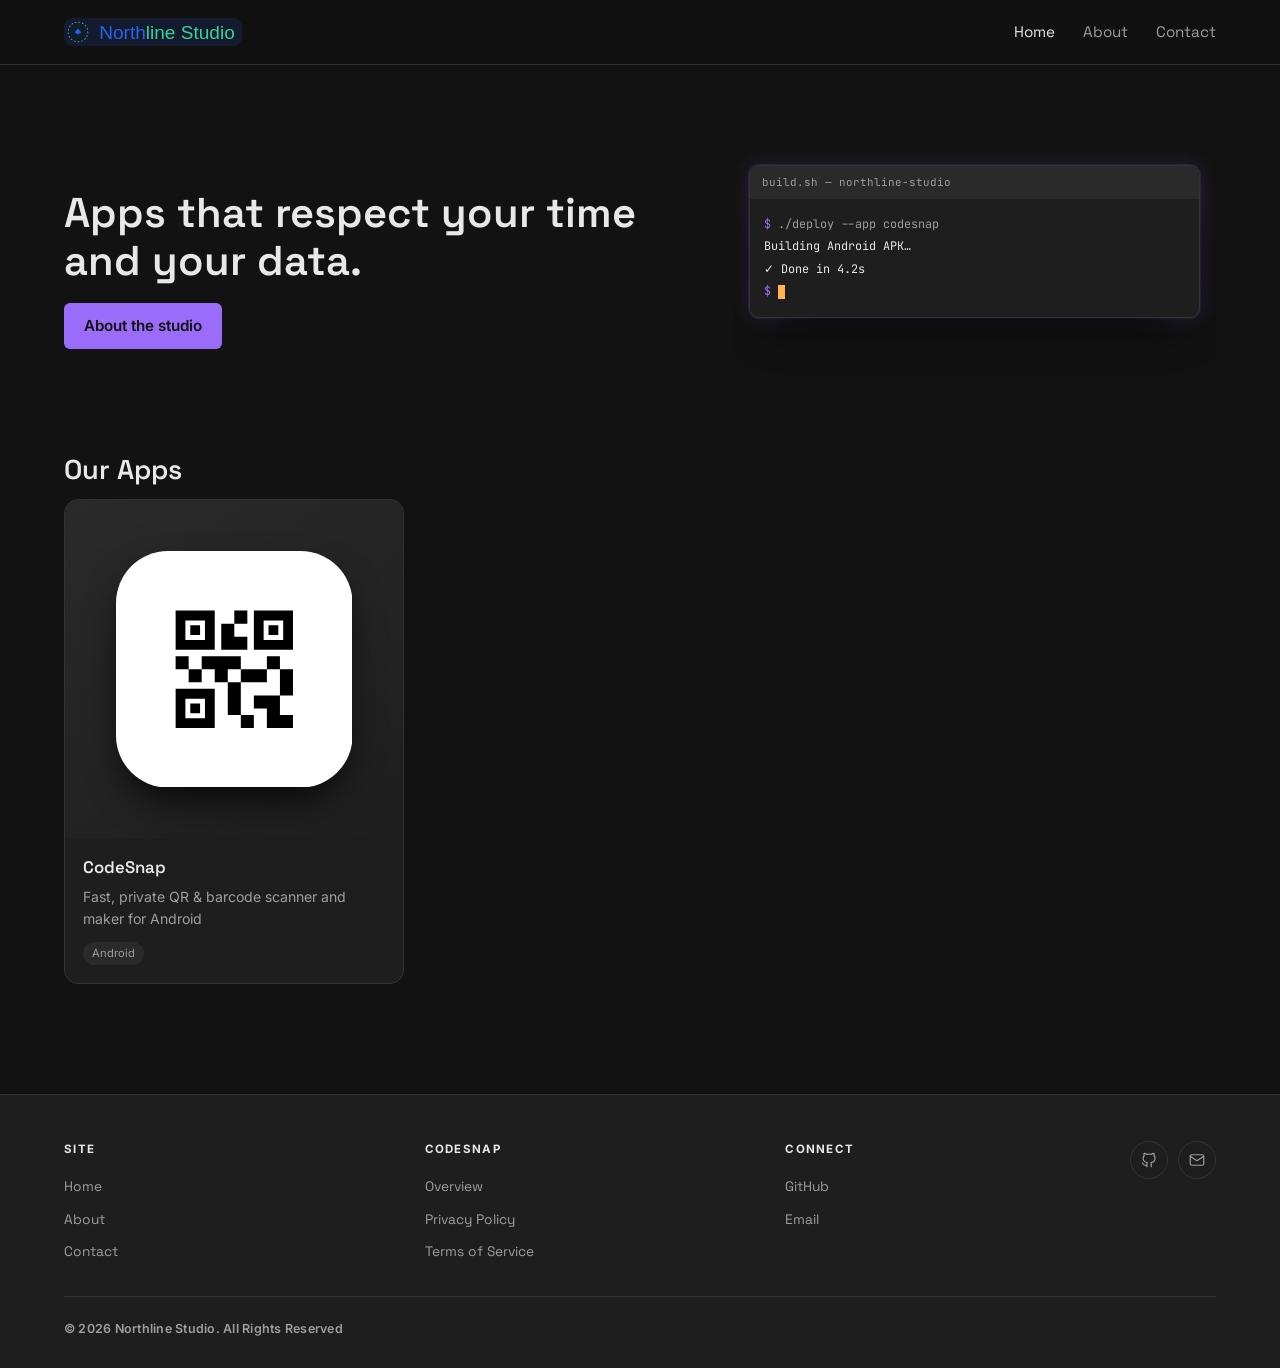
==== index.html @ a34b6821 "ui: swap the header logo for the Northline Studio icon and wordmark" ====
<!doctype html>
<html lang="en">
<head>
<meta charset="UTF-8">
<meta name="viewport" content="width=device-width, initial-scale=1, viewport-fit=cover">
<meta name="description" content="Northline Studio builds Android apps. Nothing you scan leaves your phone, and the privacy policies are short enough that people actually read them.">
<title>Northline Studio — Android Apps</title>
<link rel="preconnect" href="https://fonts.googleapis.com">
<link rel="preconnect" href="https://fonts.gstatic.com" crossorigin>
<link href="https://fonts.googleapis.com/css2?family=Space+Grotesk:wght@400;500;600;700&family=Inter:wght@400;500;600&family=JetBrains+Mono:wght@400;500&display=swap" rel="stylesheet">
<link rel="icon" type="image/svg+xml" href="assets/logo-mark.svg">
<link rel="stylesheet" href="style.css">
</head>
<body>

<header>
  <div class="wrap">
    <div class="logo" onclick="nav('home')"><img class="logo-mark" src="assets/logo-mark.svg" alt=""><img class="logo-word" src="assets/logo-wordmark.svg" alt="Northline Studio"></div>
    <nav id="nav">
      <a href="#home" data-r="home"><span class="nav-index">01</span>Home</a>
      <a href="#about" data-r="about"><span class="nav-index">02</span>About</a>
      <a href="#contact" data-r="contact"><span class="nav-index">03</span>Contact</a>
    </nav>
    <button class="nav-toggle" id="navToggle" type="button" aria-label="Menu" aria-expanded="false" aria-controls="nav">
      <svg class="ic-menu" viewBox="0 0 24 24" aria-hidden="true"><path d="M3 18h18v-2H3v2zm0-5h18v-2H3v2zm0-7v2h18V6H3z"></path></svg>
      <svg class="ic-close" viewBox="0 0 24 24" aria-hidden="true"><path d="M19 6.41 17.59 5 12 10.59 6.41 5 5 6.41 10.59 12 5 17.59 6.41 19 12 13.41 17.59 19 19 17.59 13.41 12z"></path></svg>
    </button>
  </div>
</header>

<main class="wrap">

  <section id="home">
    <div class="hero">
      <div>
        <h1>Apps that respect your time and your data.</h1>
        <a class="cta" href="#about">About the studio</a>
      </div>
      <div class="stage term" aria-hidden="true">
        <div class="win">
          <div class="bar">build.sh — northline-studio</div>
          <div class="body">
            <div><span class="prompt">$</span> ./deploy --app codesnap</div>
            <div class="out">Building Android APK…</div>
            <div class="out">✓ Done in 4.2s</div>
            <div><span class="prompt">$</span> <span class="cursor"></span></div>
          </div>
        </div>
      </div>
    </div>

    <h2 class="section-title">Our Apps</h2>
    <div class="cards">
      <a class="card" href="#app-codesnap">
        <span class="card-cover"><span class="card-icon"><svg viewBox="0 0 500 500" width="28" height="28" style="stroke:none"><rect width="500" height="500" rx="110" fill="#ffffff"/><g transform="translate(95 95) scale(0.62)"><path d="m272.22,450l0,-44.44l44.44,0l0,44.44zM227.78,405.56l0,-111.11l44.44,0l0,111.11zM405.56,338.89l0,-88.89l44.44,0l0,88.89zM361.11,250l0,-44.44l44.44,0l0,44.44zM94.44,294.44l0,-44.44l44.44,0l0,44.44zM50,250l0,-44.44l44.44,0l0,44.44zM250,94.44l0,-44.44l44.44,0l0,44.44zM83.33,150L150,150L150,83.33L83.33,83.33ZM50,183.33l0,-133.33l133.33,0l0,133.33zM83.33,416.67L150,416.67L150,350L83.33,350ZM50,450l0,-133.33l133.33,0l0,133.33zM350,150L416.67,150L416.67,83.33L350,83.33ZM316.67,183.33l0,-133.33l133.33,0l0,133.33zM361.11,450l0,-66.67l-44.44,0l0,-44.44l88.89,0l0,66.67l44.44,0l0,44.44zM272.22,294.44l0,-44.44l88.89,0l0,44.44zM183.33,294.44l0,-44.44l-44.44,0l0,-44.44l133.33,0l0,44.44l-44.44,0l0,44.44zM205.56,183.33l0,-88.89l44.44,0l0,44.44l44.44,0l0,44.44zM100,133.33l0,-33.33l33.33,0l0,33.33zM100,400l0,-33.33l33.33,0l0,33.33zM366.67,133.33l0,-33.33l33.33,0l0,33.33z" fill="#000000"/></g></svg></span></span>
        <span class="card-body"><h3>CodeSnap</h3><p>Fast, private QR &amp; barcode scanner and maker for Android</p><span class="tag">Android</span></span>
      </a>
    </div>
  </section>

  <section id="about">
    <h2 class="section-title">About the studio</h2>
    <p class="section-sub">We take an app from a rough idea all the way to the Play Store, then keep updating it after. Nothing gets handed off to anyone else.</p>
    <div class="about-grid">
      <div class="skill-block"><h3>Mobile</h3><ul>
        <li>Native Android apps in Kotlin with XML layouts</li>
        <li>Firebase (Auth, Firestore, Storage, FCM, Crashlytics)</li>
        <li>Local persistence with SQLite</li>
      </ul></div>
      <div class="skill-block"><h3>Backend & tooling</h3><ul>
        <li>REST APIs and backend services for app features</li>
        <li>Data modelling and Firestore schema design</li>
        <li>Bots and control panels (Node.js, Express)</li>
      </ul></div>
      <div class="skill-block"><h3>How we work</h3><ul>
        <li>Everything stays in-house: design, code, Play Store listing, the updates after release</li>
        <li>We write a spec first. Code comes once the spec makes sense.</li>
        <li>Android only for now, and privacy gets decided before features do</li>
      </ul></div>
    </div>
  </section>

  <section id="contact">
    <h2 class="section-title">Contact</h2>
    <p class="section-sub">Send bug reports, project ideas, or anything else through the form below. It lands straight in our inbox.</p>
    <form id="contactForm">
      <div><label for="cName">Name</label><input id="cName" required></div>
      <div><label for="cEmail">Email</label><input id="cEmail" type="email" required></div>
      <div><label for="cMsg">Message</label><textarea id="cMsg" required></textarea></div>
      <button class="submit" type="submit">Send message</button>
    </form>
    <p class="contact-direct">Or email us directly at <a class="mono mail-link" href="https://mail.google.com/mail/?view=cm&fs=1&to=northline.studio.developer@gmail.com" target="_blank" rel="noopener">northline.studio.developer@gmail.com</a>.</p>
  </section>

  <!-- CODESNAP -->
  <section id="app-codesnap">
    <div class="app-banner">
      <div class="banner-main">
        <div class="banner-info">
          <h2 class="banner-title">CodeSnap</h2>
          <p class="banner-dev">Northline Studio</p>
          <div class="stat-row">
            <div class="stat"><span class="stat-value">1.0</span><span class="stat-label">Version</span></div>
            <div class="stat"><span class="stat-value">8.0+</span><span class="stat-label">Android</span></div>
          </div>
          <div class="banner-actions">
            <a class="install-btn" href="https://play.google.com/store/apps/details?id=com.hadiawali.codesnap" target="_blank" rel="noopener"><svg viewBox="0 0 24 24" fill="currentColor" aria-hidden="true"><path d="M5 3l14 9-14 9V3Z"></path></svg>Install on Google Play</a>
            <button class="share-btn" id="shareApp" type="button"><svg viewBox="0 0 24 24" fill="none" stroke-width="1.6" stroke-linecap="round" stroke-linejoin="round" aria-hidden="true"><circle cx="18" cy="5" r="3"></circle><circle cx="6" cy="12" r="3"></circle><circle cx="18" cy="19" r="3"></circle><path d="M8.59 13.51 15.42 17.49M15.41 6.51 8.59 10.49"></path></svg><span class="share-label">Share</span></button>
          </div>
        </div>
        <div class="banner-icon"><svg viewBox="0 0 500 500" width="28" height="28" style="stroke:none"><rect width="500" height="500" rx="110" fill="#ffffff"/><g transform="translate(95 95) scale(0.62)"><path d="m272.22,450l0,-44.44l44.44,0l0,44.44zM227.78,405.56l0,-111.11l44.44,0l0,111.11zM405.56,338.89l0,-88.89l44.44,0l0,88.89zM361.11,250l0,-44.44l44.44,0l0,44.44zM94.44,294.44l0,-44.44l44.44,0l0,44.44zM50,250l0,-44.44l44.44,0l0,44.44zM250,94.44l0,-44.44l44.44,0l0,44.44zM83.33,150L150,150L150,83.33L83.33,83.33ZM50,183.33l0,-133.33l133.33,0l0,133.33zM83.33,416.67L150,416.67L150,350L83.33,350ZM50,450l0,-133.33l133.33,0l0,133.33zM350,150L416.67,150L416.67,83.33L350,83.33ZM316.67,183.33l0,-133.33l133.33,0l0,133.33zM361.11,450l0,-66.67l-44.44,0l0,-44.44l88.89,0l0,66.67l44.44,0l0,44.44zM272.22,294.44l0,-44.44l88.89,0l0,44.44zM183.33,294.44l0,-44.44l-44.44,0l0,-44.44l133.33,0l0,44.44l-44.44,0l0,44.44zM205.56,183.33l0,-88.89l44.44,0l0,44.44l44.44,0l0,44.44zM100,133.33l0,-33.33l33.33,0l0,33.33zM100,400l0,-33.33l33.33,0l0,33.33zM366.67,133.33l0,-33.33l33.33,0l0,33.33z" fill="#000000"/></g></svg></div>
      </div>
    </div>
    <script>
      (function(){
        var btn = document.getElementById('shareApp');
        if(!btn) return;
        function feedback(){
          var label = btn.querySelector('.share-label');
          if(!label) return;
          var prev = label.textContent;
          label.textContent = 'Copied!';
          setTimeout(function(){ label.textContent = prev; }, 1600);
        }
        function fallbackCopy(text){
          var ta = document.createElement('textarea');
          ta.value = text; ta.setAttribute('readonly','');
          ta.style.position = 'fixed'; ta.style.opacity = '0';
          document.body.appendChild(ta); ta.select();
          var ok = false;
          try{ ok = document.execCommand('copy'); }catch(e){ ok = false; }
          document.body.removeChild(ta);
          return ok;
        }
        btn.addEventListener('click', function(){
          var url = location.href;
          if(navigator.share){
            navigator.share({ title: 'CodeSnap', url: url }).catch(function(){});
            return;
          }
          if(navigator.clipboard && navigator.clipboard.writeText){
            navigator.clipboard.writeText(url).then(feedback).catch(function(){
              if(fallbackCopy(url)) feedback();
            });
            return;
          }
          if(fallbackCopy(url)) feedback();
        });
      })();
    </script>

    <div class="store-grid">
      <div class="store-main">
        <div class="showcase-wrapper"><div class="showcase" id="showcase"></div><button class="sc-roll sc-prev" type="button" aria-label="Scroll screenshots left" hidden><svg viewBox="0 0 24 24" width="22" height="22" fill="none" stroke="currentColor" stroke-width="2" stroke-linecap="round" stroke-linejoin="round" aria-hidden="true"><path d="m15 18-6-6 6-6"></path></svg></button><button class="sc-roll sc-next" type="button" aria-label="Scroll screenshots right" hidden><svg viewBox="0 0 24 24" width="22" height="22" fill="none" stroke="currentColor" stroke-width="2" stroke-linecap="round" stroke-linejoin="round" aria-hidden="true"><path d="m9 18 6-6-6-6"></path></svg></button></div>

        <h3 class="section-h" id="whats-new">What's new</h3>
        <div class="page-section">
          <ul>
            <li>QR Code Scanner: Scan any QR code or barcode instantly with your camera</li>
            <li>QR Code Generator: Create QR codes for text, URLs, Wi-Fi, contacts, email, phone, SMS, and locations</li>
            <li>Barcode Generator: Create EAN-8, EAN-13, UPC-A, UPC-E, Code 39, Code 93, Code 128, ITF, PDF417, Codabar, Data Matrix, and Aztec barcodes</li>
            <li>Save to Gallery: Save scanned QR codes directly to your device gallery</li>
            <li>Dark &amp; Light Theme: Automatically follows your system theme</li>
            <li>11 Languages: English, Arabic, German, Spanish, French, Hindi, Italian, Japanese, Korean, Portuguese, and Chinese</li>
            <li>Premium: Full QR &amp; appearance customization, unlimited history, HD export, and ad-free experience</li>
            <li>Crash Reporting: Firebase Crashlytics for automatic crash detection</li>
          </ul>
        </div>

        <h3 class="section-h">Legal</h3>
    <div class="page-section">
      <p>Read the full policies for CodeSnap.</p>
      <div class="legal-row">
        <a class="legal-btn" href="#app-codesnap-privacy"><svg viewBox="0 0 24 24" fill="none" stroke-width="1.8" stroke-linecap="round" stroke-linejoin="round"><rect x="5" y="11" width="14" height="9" rx="2"></rect><path d="M8 11V7a4 4 0 0 1 8 0v4"></path></svg>Privacy Policy</a>
        <a class="legal-btn" href="#app-codesnap-terms"><svg viewBox="0 0 24 24" fill="none" stroke-width="1.8" stroke-linecap="round" stroke-linejoin="round"><path d="M7 3h8l4 4v14a1 1 0 0 1-1 1H7a1 1 0 0 1-1-1V4a1 1 0 0 1 1-1Z"></path><path d="M9 12h6M9 16h6M9 8h2"></path></svg>Terms of Service</a>
      </div>
    </div>

    <h3 class="section-h">About this app</h3>
    <div class="page-section">
      <div class="about-desc collapsed" id="aboutDesc">
        <p>CodeSnap is a QR code and barcode scanner and generator that works entirely on your phone. Point the camera at any code and it reads it right away, or pick a photo from your gallery when the code sits inside an image.</p>
        <p>The scanner covers the formats you run into every day: QR codes plus EAN-8, EAN-13, UPC-A, UPC-E, Code 39, Code 93, Code 128, ITF, PDF417, Codabar, Data Matrix, and Aztec. There is a flashlight for dark places, and every scan lands in your history so you can open it again later.</p>
        <p>The generator handles text, URLs, Wi-Fi networks (open networks included), contacts, email, phone numbers, SMS, and locations. Customize the colors, export the result in HD, and share or print it. Premium lifts the limits on customization, history, and export quality, and removes ads.</p>
        <p>No account, no sign-up, and nothing you scan ever leaves your phone. Scanning and generating happen on the device, so both work with no internet connection. The app follows your system theme, comes in 11 languages, and shows ads unless you go Premium.</p>
      </div>
      <button class="read-more" id="readMore" type="button" aria-expanded="false" aria-controls="aboutDesc">Read more</button>
      <div class="chip-row" aria-label="Categories">
        <span class="chip">QR scanner</span><span class="chip">Barcode</span><span class="chip">QR generator</span><span class="chip">Offline</span><span class="chip">Privacy</span><span class="chip">Android</span>
      </div>
    </div>
      </div>

      <aside class="store-side">
        <div class="rating-box">
          <span class="rating-badge" aria-hidden="true">3+</span>
          <div class="rating-info">
            <p class="rating-title">Rated for 3+</p>
            <p class="rating-sub">Suitable for all ages</p>
          </div>
        </div>
        <details class="support-box">
          <summary>App support <svg viewBox="0 0 24 24" width="20" height="20" fill="none" stroke="currentColor" stroke-width="1.8" stroke-linecap="round" stroke-linejoin="round" aria-hidden="true"><path d="m6 9 6 6 6-6"></path></svg></summary>
          <div class="support-body">
            <a href="https://mail.google.com/mail/?view=cm&amp;fs=1&amp;to=northline.studio.developer@gmail.com" target="_blank" rel="noopener"><svg viewBox="0 0 24 24" width="18" height="18" fill="none" stroke="currentColor" stroke-width="1.8" stroke-linecap="round" stroke-linejoin="round" aria-hidden="true"><rect x="3" y="5" width="18" height="14" rx="2"></rect><path d="m3 7 9 6 9-6"></path></svg>northline.studio.developer@gmail.com</a>
            <a href="#app-codesnap-privacy"><svg viewBox="0 0 24 24" width="18" height="18" fill="none" stroke="currentColor" stroke-width="1.8" stroke-linecap="round" stroke-linejoin="round" aria-hidden="true"><path d="M12 3 5 6v5c0 4.4 2.9 8.4 7 9.6 4.1-1.2 7-5.2 7-9.6V6l-7-3Z"></path></svg>Privacy Policy</a>
          </div>
        </details>
      </aside>
    </div>
  </section>

  <section id="app-codesnap-privacy">
    <h3 class="section-h">Privacy Policy for CodeSnap</h3>
    <div class="page-section">
      <div class="policy-meta"><span class="badge">Effective 26 September 2026</span></div>
      <h4>At a glance</h4>
      <div class="policy-quick">
        <div class="quick-card no"><h5><svg viewBox="0 0 24 24" fill="none" stroke-width="2" stroke-linecap="round"><path d="M6 6l12 12M18 6L6 18"></path></svg>Not collected</h5><ul>
          <li>No account or sign-up</li>
          <li>No personal data collected by the app</li>
          <li>No sale of data</li>
          <li>Scan history stays on your device</li>
        </ul></div>
        <div class="quick-card yes"><h5><svg viewBox="0 0 24 24" fill="none" stroke-width="2" stroke-linecap="round" stroke-linejoin="round"><path d="M20 6 9 17l-5-5"></path></svg>Processed by third parties</h5><ul>
          <li>Advertising ID and ad interaction data (Google AdMob)</li>
          <li>Anonymous crash diagnostics (Firebase Crashlytics)</li>
        </ul></div>
      </div>
      <h4>1. What we don't collect</h4>
      <p>CodeSnap is a scanner and generator app. To be clear about what it does <em>not</em> do:</p>
      <ul>
        <li>No account or sign-up: there is no registration, login, or user profile.</li>
        <li>No collection of personal data by the app itself: we don't ask for your name, email, phone number, or contacts, and we don't upload the content you scan or generate.</li>
        <li>No sale of personal data. We don't sell or rent data about you to anyone.</li>
        <li>Your scan and generation history is stored only on your device, in local app storage. You can delete it at any time from the app's history screen, or by clearing the app's data in system settings.</li>
      </ul>
      <p>Some data <em>is</em> processed by third-party services the app integrates (advertising and crash analytics), as described below.</p>
      <h4>2. Camera</h4>
      <p>The camera permission is used only for live scanning: frames are decoded in real time to find and read QR codes and barcodes.</p>
      <ul>
        <li>Camera frames are processed on your device.</li>
        <li>Frames are never recorded to video or stored as images.</li>
        <li>Frames are never transmitted off your device for scanning purposes.</li>
      </ul>
      <p>The flashlight toggle only controls the camera flash for scanning in low light.</p>
      <h4>3. Images (gallery scans and exports)</h4>
      <p>When you choose to decode a code from an image in your gallery, or to export/save a generated code as an image file, that image is processed locally on your device. Image contents aren't uploaded to our servers. CodeSnap has no backend servers that receive your images.</p>
      <h4>4. Advertising</h4>
      <p>CodeSnap shows ads, served by Google AdMob. AdMob may collect and use the Advertising ID and device/ad interaction data to serve and measure ads, in accordance with Google's policy. You can reset or opt out of personalized advertising through your device's Google Play settings.</p>
      <p>See Google's privacy policy for details: <a href="https://policies.google.com/privacy">https://policies.google.com/privacy</a></p>
      <p>Buying Premium removes ads, but it doesn't change the data practices described here beyond no longer requesting ads.</p>
      <h4>5. Analytics and crash reporting</h4>
      <p>CodeSnap uses Firebase Crashlytics to collect anonymous crash and diagnostic data, for example stack traces, device/OS version, and the app version at the time of a crash. That data is used only to find and fix bugs. It isn't used to identify you personally.</p>
      <p>See Google Firebase's privacy information: <a href="https://firebase.google.com/support/privacy">https://firebase.google.com/support/privacy</a></p>
      <h4>6. Children</h4>
      <p>CodeSnap isn't directed at children under 13. The app doesn't knowingly collect personal information from children. If you believe a child has provided personal information through a third-party service the app uses, email us and we'll take care of it.</p>
      <h4>7. Contact</h4>
      <p>Questions about this policy or your data can be sent by email to <a href="https://mail.google.com/mail/?view=cm&fs=1&to=northline.studio.developer@gmail.com" target="_blank" rel="noopener">northline.studio.developer@gmail.com</a>.</p>
      <h4>8. Changes to this policy</h4>
      <p>This policy may be updated as the app changes. The current version always lives on this page. The effective date above tells you when this version started applying.</p>
    </div>
  </section>

  <section id="app-codesnap-terms">
    <h3 class="section-h">Terms of Service for CodeSnap</h3>
    <div class="page-section">
      <h4>Use of the app</h4>
      <p>CodeSnap is for personal use. You're responsible for what you do with the content you scan or generate.</p>
      <h4>No warranty</h4>
      <p>The app is provided as-is, with no warranty of any kind.</p>
      <h4>Changes</h4>
      <p>Features may change between updates. If you keep using the app after an update, you accept the revised terms.</p>
    </div>
  </section>

</main>

<footer>
  <div class="wrap">
    <div class="footer-top">
      <div class="footer-cols">
        <nav class="footer-col" aria-label="Site">
          <h4>Site</h4>
          <ul>
            <li><a href="#home">Home</a></li>
            <li><a href="#about">About</a></li>
            <li><a href="#contact">Contact</a></li>
          </ul>
        </nav>
        <nav class="footer-col" aria-label="CodeSnap">
          <h4>CodeSnap</h4>
          <ul>
            <li><a href="#app-codesnap">Overview</a></li>
            <li><a href="#app-codesnap-privacy">Privacy Policy</a></li>
            <li><a href="#app-codesnap-terms">Terms of Service</a></li>
          </ul>
        </nav>
        <nav class="footer-col" aria-label="Connect">
          <h4>Connect</h4>
          <ul>
            <li><a href="https://github.com/Northline Studio" target="_blank" rel="noopener">GitHub</a></li>
            <li><a href="https://mail.google.com/mail/?view=cm&fs=1&to=northline.studio.developer@gmail.com" target="_blank" rel="noopener">Email</a></li>
          </ul>
        </nav>
      </div>
      <div class="footer-social">
        <a href="https://github.com/Northline Studio" target="_blank" rel="noopener" aria-label="GitHub" title="GitHub"><svg viewBox="0 0 24 24" fill="none" stroke-width="1.6" stroke-linecap="round" stroke-linejoin="round" aria-hidden="true" focusable="false"><path d="M9 19c-4.3 1.4-4.3-2.5-6-3m12 5v-3.5c0-1 .1-1.4-.5-2 2.8-.3 5.5-1.4 5.5-6a4.6 4.6 0 0 0-1.3-3.2 4.2 4.2 0 0 0-.1-3.2s-1.1-.3-3.5 1.3a12.3 12.3 0 0 0-6.2 0C6.7 2.8 5.6 3.1 5.6 3.1a4.2 4.2 0 0 0-.1 3.2A4.6 4.6 0 0 0 4.2 9.5c0 4.6 2.7 5.7 5.5 6-.6.6-.6 1.2-.5 2V21"></path></svg></a>
        <a href="https://mail.google.com/mail/?view=cm&fs=1&to=northline.studio.developer@gmail.com" target="_blank" rel="noopener" aria-label="Email" title="Email"><svg viewBox="0 0 24 24" fill="none" stroke-width="1.6" stroke-linecap="round" stroke-linejoin="round" aria-hidden="true" focusable="false"><rect x="3" y="5" width="18" height="14" rx="2"></rect><path d="m3 7 9 6 9-6"></path></svg></a>
      </div>
    </div>
    <div class="footer-bottom">
      <p class="footer-copy">© 2026 Northline Studio. All Rights Reserved</p>
    </div>
  </div>
</footer>

<div class="lightbox" id="lightbox" hidden role="dialog" aria-modal="true" aria-label="Screenshot viewer">
  <button class="lb-btn lb-close" id="lbClose" type="button" aria-label="Close viewer"><svg viewBox="0 0 24 24" width="22" height="22" fill="none" stroke="currentColor" stroke-width="2" stroke-linecap="round"><path d="M18 6 6 18M6 6l12 12"></path></svg></button>
  <button class="lb-btn lb-prev" id="lbPrev" type="button" aria-label="Previous screenshot"><svg viewBox="0 0 24 24" width="24" height="24" fill="none" stroke="currentColor" stroke-width="2" stroke-linecap="round" stroke-linejoin="round"><path d="m15 18-6-6 6-6"></path></svg></button>
  <img class="lb-img" id="lbImg" alt="">
  <button class="lb-btn lb-next" id="lbNext" type="button" aria-label="Next screenshot"><svg viewBox="0 0 24 24" width="24" height="24" fill="none" stroke="currentColor" stroke-width="2" stroke-linecap="round" stroke-linejoin="round"><path d="m9 18 6-6-6-6"></path></svg></button>
  <div class="lb-count" id="lbCount" aria-live="polite"></div>
</div>

<script src="script.js"></script>
</body>
</html>
---- style.css ----
:root{
  --bg:#121212; --surface:#1E1E1E; --surface-2:#2A2A2A;
  --text:#E8E8E8; --text-dim:#9E9E9E; --border:#333333;
  --accent:#9B6BF9; --accent-soft:#9B6BF922;
  --amber:#FFB454; --amber-soft:#FFB45422;
  box-sizing:border-box; padding-top:env(safe-area-inset-top,0px); padding-bottom:env(safe-area-inset-bottom,0px);
}
html{scroll-padding-top:env(safe-area-inset-top,0px);}
*{box-sizing:border-box;}
body{margin:0; min-height:calc(100vh - env(safe-area-inset-top,0px) - env(safe-area-inset-bottom,0px)); display:flex; flex-direction:column; background:var(--bg); color:var(--text); font-family:'Inter',system-ui,sans-serif; line-height:1.55;}
h1,h2,h3,.logo,nav a,button,.tab{font-family:'Space Grotesk',sans-serif;}
.mono{font-family:'JetBrains Mono',monospace;}
a{color:inherit;}
.wrap{max-width:1200px; margin:0 auto; padding:0 24px;}

header{position:sticky; top:0; z-index:10; padding-top:calc(18px + env(safe-area-inset-top,0px)); padding-bottom:18px; border-bottom:1px solid var(--border);}
/* The blur lives on a pseudo-element, never on header itself: a backdrop-filter
   would make header the containing block for #nav's position:fixed, collapsing
   the full-screen menu into the header's box the instant it starts closing. */
header::before{content:''; position:absolute; inset:0; z-index:-1; background:rgba(18,18,18,.9); backdrop-filter:blur(10px); -webkit-backdrop-filter:blur(10px); pointer-events:none;}
header .wrap{display:flex; align-items:center; justify-content:space-between;}
.logo{display:flex; align-items:center; gap:0; cursor:pointer;}
/* Both images are the same navy (#141b2e), so with zero gap they read as a
   single badge: only the outer corners get rounded. */
.logo-mark{width:28px; height:28px; display:block; flex-shrink:0; border-radius:8px 0 0 8px;}
.logo-word{height:28px; width:auto; display:block; border-radius:0 8px 8px 0;}
nav{display:flex; gap:28px;}
nav a{font-size:.95rem; color:var(--text-dim); text-decoration:none; transition:color .15s;}
nav a:hover, nav a.active{color:var(--text);}
.nav-index{display:none;} /* numbered links only exist in the mobile overlay */
.nav-toggle{display:none; width:44px; height:44px; padding:0; margin-right:-8px; background:none; border:none; border-radius:8px; color:var(--text); place-items:center; cursor:pointer;}
.nav-toggle svg{width:26px; height:26px; fill:currentColor;}
.nav-toggle .ic-close{display:none;}
.nav-toggle[aria-expanded="true"] .ic-menu{display:none;}
.nav-toggle[aria-expanded="true"] .ic-close{display:block;}
.nav-toggle:focus-visible{outline:2px solid var(--accent); outline-offset:2px;}

main.wrap{padding-top:64px; padding-bottom:90px; flex:1 0 auto; width:100%;} /* grows so short pages still push the footer down */
section{display:none; scroll-margin-top:81px;}
section.active{display:block; animation:fade .3s ease;}
@keyframes fade{from{opacity:0; transform:translateY(6px);} to{opacity:1; transform:none;}}

.hero{display:grid; grid-template-columns:1.3fr 1fr; gap:40px; align-items:center; padding:20px 0 60px;}
.hero h1{font-size:2.6rem; line-height:1.15; margin:0 0 18px; font-weight:600;}
.hero p{color:var(--text-dim); font-size:1.05rem; max-width:46ch; margin:0 0 26px;}
.hero .cta{display:inline-block; padding:11px 20px; background:var(--accent); color:#121212; font-weight:600; border-radius:6px; text-decoration:none; font-size:.95rem;}
.stage{height:240px; border-radius:12px; position:relative; overflow:hidden;}
.term{padding:16px;}
.term .win{background:var(--surface); border:1px solid var(--border); border-radius:10px; overflow:hidden; box-shadow:0 24px 48px -24px #000, 0 0 20px color-mix(in srgb, var(--accent) 20%, transparent), 0 0 0 1px color-mix(in srgb, var(--accent) 12%, transparent);}
.term .bar{background:var(--surface-2); padding:8px 12px; font-family:'JetBrains Mono',monospace; font-size:.68rem; color:var(--text-dim);}
.term .body{padding:14px; font-family:'JetBrains Mono',monospace; font-size:.74rem; line-height:1.9; color:var(--text-dim);}
.term .prompt{color:var(--accent);}
.term .out{color:var(--text);}
.term .cursor{display:inline-block; width:7px; height:14px; background:var(--amber); vertical-align:middle; animation:blink 1s step-start infinite;}
@keyframes blink{50%{opacity:0;}}

h2.section-title{font-size:1.7rem; margin:0 0 8px; font-weight:600;}
.section-sub{color:var(--text-dim); margin:0 0 30px; max-width:56ch;}

.cards{display:grid; grid-template-columns:repeat(auto-fit, minmax(200px,1fr)); gap:20px;}
.card{display:flex; flex-direction:column; text-align:left; background:var(--surface); border:1px solid var(--border); border-radius:14px; overflow:hidden; cursor:pointer; color:var(--text); padding:0; text-decoration:none; max-width:340px; transition:transform .15s, border-color .15s;}
.card:hover{transform:translateY(-3px); border-color:var(--accent);}
.card-cover{aspect-ratio:1/1; display:flex; align-items:center; justify-content:center; background:linear-gradient(150deg, var(--surface-2), var(--surface));}
.card-icon{width:70%; aspect-ratio:1/1; border-radius:22%; background:transparent; display:flex; align-items:center; justify-content:center; box-shadow:0 18px 40px -12px #000;}
.card-icon svg{width:100%; height:100%; stroke:var(--accent);}
.card-body{padding:16px 18px 18px; display:flex; flex-direction:column; gap:6px;}
.card-body h3{margin:0; font-size:1.05rem; font-weight:600;}
.card-body p{margin:0; color:var(--text-dim); font-size:.88rem;}
.card-body .tag{align-self:flex-start; margin-top:6px; font-size:.7rem; color:var(--text-dim); background:var(--surface-2); padding:3px 9px; border-radius:20px;}

.about-grid{display:grid; grid-template-columns:repeat(auto-fit, minmax(260px,1fr)); gap:36px;}
.skill-block h3{font-size:1rem; color:var(--accent); margin:0 0 10px;}
.skill-block ul{margin:0; padding-left:18px; color:var(--text-dim); font-size:.95rem;}
.skill-block li{margin-bottom:6px;}

form{display:grid; gap:14px; max-width:480px;}
label{font-size:.85rem; color:var(--text-dim); margin-bottom:4px; display:block;}
input,textarea{width:100%; background:var(--surface); border:1px solid var(--border); color:var(--text); border-radius:6px; padding:11px 13px; font-family:inherit; font-size:.95rem;}
input:focus,textarea:focus{outline:2px solid var(--accent); outline-offset:1px;}
textarea{resize:vertical; min-height:110px;}
button.submit{padding:11px 22px; background:var(--accent); color:#121212; border:none; border-radius:6px; font-weight:600; font-size:.95rem; cursor:pointer;}
.contact-direct{color:var(--text-dim); margin-top:26px; font-size:.9rem;}
.contact-direct a.mail-link{color:inherit; text-decoration:underline; text-underline-offset:3px; text-decoration-color:color-mix(in srgb, var(--accent) 60%, transparent);}
.contact-direct a.mail-link:hover{color:var(--accent); text-decoration-color:var(--accent);}

.app-banner{padding:44px 0; border-radius:20px; margin-bottom:36px; background:none; text-align:left;}
.banner-main{display:flex; align-items:center; justify-content:space-between; gap:40px;}
.banner-info{flex:1 1 auto; min-width:0;}
.banner-title{margin:0 0 6px; font-size:2.4rem; font-weight:700; line-height:1.1; text-align:left;}
.banner-dev{margin:0 0 14px; font-size:.94rem; font-weight:500; color:var(--accent);}
.stat-row{display:flex; flex-wrap:wrap; row-gap:14px; margin-bottom:26px;}
.stat{display:flex; flex-direction:column; padding:0 24px;}
.stat:first-child{padding-left:0;}
.stat + .stat{border-left:1px solid var(--border);}
.stat-value{font-size:1.15rem; font-weight:700; color:var(--text); line-height:1.3;}
.stat-label{font-size:.81rem; color:var(--text-dim);}
.banner-actions{display:flex; align-items:center; flex-wrap:wrap; gap:16px;}
.install-btn{display:inline-flex; align-items:center; gap:9px; padding:11px 22px; background:var(--accent); color:#121212; border-radius:10px; font-family:'Space Grotesk',sans-serif; font-size:.95rem; font-weight:600; text-decoration:none; transition:filter .15s, transform .15s;}
.install-btn:hover{filter:brightness(1.1); transform:translateY(-1px);}
.install-btn svg{width:15px; height:15px; flex-shrink:0;}
.share-btn{display:inline-flex; align-items:center; gap:7px; padding:8px 2px; background:none; border:none; color:var(--accent); font-size:.95rem; font-weight:600; cursor:pointer;}
.share-btn:hover{text-decoration:underline;}
.share-btn svg{width:20px; height:20px; stroke:currentColor; flex-shrink:0;}
.banner-icon{flex:0 0 auto; width:150px; height:150px; border-radius:22%; background:transparent; box-shadow:0 18px 40px -12px #000;}
.banner-icon svg{display:block; width:100%; height:100%;}
.badge{font-size:.72rem; padding:3px 10px; border-radius:20px; background:var(--surface-2); color:var(--text-dim); display:inline-block; margin-bottom:14px;}

@media (max-width:700px){
  .app-banner{padding:30px 0 28px;}
  .banner-main{gap:16px;}
  .banner-icon{width:92px; height:92px;}
  .banner-title{font-size:1.6rem;}
    .stat{padding:0 16px;}
  .banner-actions{gap:12px;}
  .install-btn{padding:10px 18px; font-size:.9rem;}
}

.store-grid{display:grid; grid-template-columns:minmax(0,1fr) 300px; gap:40px; align-items:start;}
.store-main{min-width:0;}
.store-side{display:grid; gap:16px; align-content:start;}

.showcase-wrapper{width:100%; margin-bottom:38px; position:relative;}
.sc-roll{position:absolute; top:50%; transform:translateY(-50%); z-index:5; width:44px; height:44px; padding:0; border-radius:50%; background:rgba(18,18,18,.94); border:1px solid var(--border); color:var(--text); display:grid; place-items:center; cursor:pointer; transition:border-color .15s, color .15s, background .15s;}
.sc-roll:hover{border-color:var(--accent); color:var(--accent); background:#1E1E1E;}
.sc-roll:focus-visible{outline:2px solid var(--accent); outline-offset:2px;}
.sc-roll[hidden]{display:none;}
.sc-prev{left:-8px;}
.sc-next{right:-8px;}
.showcase{display:flex; align-items:flex-start; gap:12px; width:100%; overflow-x:auto; overflow-y:hidden; scrollbar-width:none; -webkit-overflow-scrolling:touch; touch-action:pan-x pan-y; user-select:none;}
.showcase::-webkit-scrollbar{display:none;}
.screenshot{flex:0 0 auto; width:160px; position:relative; overflow:hidden; border-radius:8px; background:#1A1A1A; min-height:300px; cursor:zoom-in;}
.screenshot img{width:100%; height:auto; display:block; opacity:0; transition:opacity .25s ease; pointer-events:none; user-select:none; -webkit-user-drag:none;}
.screenshot::before{content:""; position:absolute; inset:0; background:linear-gradient(110deg, #181818 25%, #292929 45%, #181818 65%); background-size:250% 100%; animation:shimmer 1.2s infinite; z-index:0;}
@keyframes shimmer{0%{background-position:200% 0;} 100%{background-position:-200% 0;}}
.screenshot.loaded{background:transparent;}
.screenshot.loaded::before{display:none;}
.screenshot.loaded img{opacity:1;}

.rating-box{background:var(--surface); border:1px solid var(--border); border-radius:12px; padding:16px; display:flex; gap:14px; align-items:flex-start;}
.rating-badge{flex:0 0 auto; width:44px; height:44px; border:2px solid var(--text); border-radius:6px; display:grid; place-items:center; font-weight:700; font-size:.95rem; line-height:1; color:var(--text);}
.rating-info{min-width:0;}
.rating-title{margin:2px 0 4px; font-weight:600; font-size:.95rem; color:var(--text);}
.rating-sub{margin:0; color:var(--text-dim); font-size:.85rem;}

.support-box{background:var(--surface); border:1px solid var(--border); border-radius:12px;}
.support-box summary{padding:16px; cursor:pointer; font-weight:600; font-size:.95rem; display:flex; justify-content:space-between; align-items:center; gap:10px; list-style:none;}
.support-box summary::-webkit-details-marker{display:none;}
.support-box summary::marker{content:"";}
.support-box summary svg{flex-shrink:0; transition:transform .2s; color:var(--text-dim);}
.support-box[open] summary svg{transform:rotate(180deg);}
.support-body{padding:0 16px 14px; display:grid; gap:10px;}
.support-body a{display:flex; gap:10px; align-items:center; font-size:.9rem; color:var(--accent); text-decoration:none; min-width:0; overflow-wrap:anywhere;}
.support-body a:hover{text-decoration:underline;}
.support-body svg{width:18px; height:18px; flex-shrink:0; stroke:currentColor;}

.chip-row{display:flex; flex-wrap:wrap; gap:8px; margin:14px 0 6px;}
.chip{padding:6px 13px; border:1px solid var(--border); background:var(--surface-2); color:var(--text-dim); border-radius:999px; font-size:.8rem; line-height:1.4;}

.about-desc{transition:max-height .2s ease;}
.about-desc.collapsed{max-height:260px; overflow:hidden; -webkit-mask-image:linear-gradient(#000 65%, transparent); mask-image:linear-gradient(#000 65%, transparent);}
.read-more{display:inline-block; margin:2px 0 4px; padding:6px 0; background:none; border:none; color:var(--accent); font-family:'Space Grotesk',sans-serif; font-weight:600; font-size:.9rem; cursor:pointer;}
.read-more:hover{text-decoration:underline;}
.read-more:focus-visible{outline:2px solid var(--accent); outline-offset:3px; border-radius:4px;}
.read-more[hidden]{display:none;}

.store-side summary:focus-visible, .store-side a:focus-visible{outline:2px solid var(--accent); outline-offset:3px; border-radius:4px;}

.lightbox{position:fixed; inset:0; z-index:100; background:rgba(0,0,0,.94); display:flex; align-items:center; justify-content:center; padding:24px; animation:lbIn .18s ease;}
@keyframes lbIn{from{opacity:0;} to{opacity:1;}}
.lightbox[hidden]{display:none;}
.lb-img{max-width:min(90vw,520px); max-height:84vh; border-radius:12px; box-shadow:0 30px 80px rgba(0,0,0,.65); display:block;}
.lb-btn{position:absolute; width:44px; height:44px; padding:0; border-radius:50%; background:rgba(30,30,30,.92); border:1px solid var(--border); color:var(--text); display:grid; place-items:center; cursor:pointer; transition:border-color .15s, color .15s;}
.lb-btn:hover{border-color:var(--accent); color:var(--accent);}
.lb-btn:focus-visible{outline:2px solid var(--accent); outline-offset:2px;}
.lb-btn[hidden]{display:none;}
.lb-close{top:18px; right:18px;}
.lb-prev{left:18px; top:50%; transform:translateY(-50%);}
.lb-next{right:18px; top:50%; transform:translateY(-50%);}
.lb-count{position:absolute; bottom:20px; left:50%; transform:translateX(-50%); background:rgba(30,30,30,.92); border:1px solid var(--border); color:var(--text-dim); font-size:.82rem; padding:4px 13px; border-radius:999px;}
@media (max-width:680px){
  .lb-prev{left:8px;} .lb-next{right:8px;} .lb-close{top:10px; right:10px;}
  .lb-img{max-width:86vw; max-height:78vh;}
}

@media (min-width:900px){
  .banner-title{font-size:2.8rem;}
}
@media (max-width:900px){
  .store-grid{grid-template-columns:1fr;}
  .store-side{order:-1;}
}

.section-h{font-size:1.15rem; font-weight:600; margin:38px 0 16px; padding-top:26px; border-top:1px solid var(--border); color:var(--text);}
#whats-new{scroll-margin-top:81px;}
.section-h:first-of-type{margin-top:0; padding-top:0; border-top:none;}
.page-section h4{font-size:1.05rem; margin:28px 0 10px; padding-top:22px; border-top:1px solid var(--border); color:var(--text);}
.page-section h4:first-of-type{margin-top:0; padding-top:0; border-top:none;}
.page-section p, .page-section li{color:var(--text-dim); font-size:.95rem; line-height:1.75;}
.page-section ul{padding-left:20px;}
.page-section li{margin-bottom:6px;}
.legal-row{display:flex; gap:12px; flex-wrap:wrap; margin-top:6px;}
.legal-btn{display:inline-flex; align-items:center; gap:8px; padding:10px 16px; background:var(--surface); border:1px solid var(--border); border-radius:8px; color:var(--text); text-decoration:none; font-size:.85rem; font-weight:500; transition:border-color .15s;}
.legal-btn:hover{border-color:var(--accent);}
.legal-btn svg{width:16px; height:16px; stroke:var(--accent); flex-shrink:0;}

.policy-meta{display:flex; align-items:center; gap:10px; margin-bottom:22px; flex-wrap:wrap;}
.policy-meta .badge{background:var(--accent-soft); color:var(--accent); margin-bottom:0;}
.policy-quick{display:grid; grid-template-columns:1fr 1fr; gap:14px; margin-bottom:8px;}
.quick-card{border:1px solid var(--border); border-radius:10px; padding:16px 18px; background:var(--surface-2);}
.quick-card h5{margin:0 0 10px; font-size:.85rem; display:flex; align-items:center; gap:8px; color:var(--text);}
.quick-card h5 svg{width:16px; height:16px; flex-shrink:0;}
.quick-card.yes h5 svg{stroke:var(--amber);}
.quick-card.no h5 svg{stroke:var(--accent);}
.quick-card ul{margin:0; padding-left:18px;}
.quick-card li{font-size:.86rem; margin-bottom:6px; line-height:1.55;}

footer{border-top:1px solid var(--border); background:var(--surface); padding:46px 0 30px; color:var(--text-dim); font-size:.88rem; margin-top:20px;}
.footer-top{display:flex; align-items:flex-start; justify-content:space-between; gap:36px 40px; padding-bottom:34px;}
.footer-cols{flex:1 1 auto; display:grid; grid-template-columns:repeat(auto-fit, minmax(170px,1fr)); gap:44px 56px;}
.footer-col{display:block;}
.footer-col h4{color:var(--text); font-size:.72rem; text-transform:uppercase; letter-spacing:.11em; font-weight:700; margin:0 0 16px;}
.footer-col ul{list-style:none; margin:0; padding:0; display:grid; gap:11px;}
.footer-col li{line-height:1.5;}
.footer-col a{color:var(--text-dim); text-decoration:none; font-size:.86rem; transition:color .15s;}
.footer-col a:hover{color:var(--accent);}
.footer-social{flex:0 0 auto; display:flex; gap:10px;}
.footer-social a{width:38px; height:38px; border-radius:50%; border:1px solid var(--border); display:flex; align-items:center; justify-content:center; color:var(--text-dim); transition:color .15s, background .15s, border-color .15s;}
.footer-social a:hover{color:var(--accent); background:var(--accent-soft); border-color:var(--accent);}
.footer-social svg{width:18px; height:18px; stroke:currentColor;}
.footer-bottom{display:flex; align-items:center; justify-content:space-between; flex-wrap:wrap; gap:10px 24px; padding-top:22px; border-top:1px solid var(--border);}
.footer-copy{margin:0; font-size:.78rem; font-weight:600; color:var(--text-dim); letter-spacing:.02em;}
.footer-col a:focus-visible, .footer-social a:focus-visible{outline:2px solid var(--accent); outline-offset:3px; border-radius:3px;}

@media (max-width:860px){
  .footer-top{flex-direction:column; align-items:stretch;}
  .footer-cols{grid-template-columns:repeat(2,minmax(0,1fr)); gap:34px 48px;}
}
@media (max-width:680px){
  .footer-cols{grid-template-columns:1fr; gap:28px;}
  .footer-bottom{flex-direction:column; align-items:flex-start;}
}

@media (max-width:680px){
  .hero{grid-template-columns:1fr;} .hero .stage{display:none;} .about-grid{grid-template-columns:1fr;}
  .nav-toggle{display:grid; position:relative; z-index:2;}
  .logo{position:relative; z-index:2;} /* stays visible above the overlay */

  /* full-screen menu overlay. header keeps no backdrop-filter of its own
     (see header::before above), so #nav stays fixed to the viewport even
     while it fades out. */
  body.nav-locked{overflow:hidden;}
  #nav{
    position:fixed; inset:0; z-index:1;
    display:flex; flex-direction:column; justify-content:center; gap:4px;
    padding:calc(74px + env(safe-area-inset-top,0px)) 30px calc(40px + env(safe-area-inset-bottom,0px));
    background:rgba(12,12,12,.97);
    overflow-y:auto;
    opacity:0; visibility:hidden; pointer-events:none;
    transition:opacity .25s ease, visibility .25s;
  }
  #nav.open{opacity:1; visibility:visible; pointer-events:auto;}
  #nav a{
    display:flex; align-items:baseline; gap:16px;
    padding:15px 4px; min-height:56px; border-bottom:1px solid var(--border);
    font-size:2rem; font-weight:600; line-height:1.2; color:var(--text-dim);
    opacity:0; transform:translateY(16px);
    transition:color .15s, opacity .35s ease, transform .35s ease;
  }
  #nav.open a{opacity:1; transform:none;}
  #nav.open a:nth-child(1){transition-delay:.05s;}
  #nav.open a:nth-child(2){transition-delay:.11s;}
  #nav.open a:nth-child(3){transition-delay:.17s;}
  #nav a:last-child{border-bottom:none;}
  #nav a:hover, #nav a.active{color:var(--accent);}
  .nav-index{display:inline; flex:0 0 auto; font-family:'JetBrains Mono',monospace; font-size:.82rem; font-weight:500; color:var(--accent);}

  .hero h1{font-size:2.1rem;}
  .policy-quick{grid-template-columns:1fr;}
}
@media (prefers-reduced-motion: reduce){
  section.active{animation:none;}
  #nav{transition:none;}
  #nav a{transition:color .15s; opacity:1; transform:none;}
}
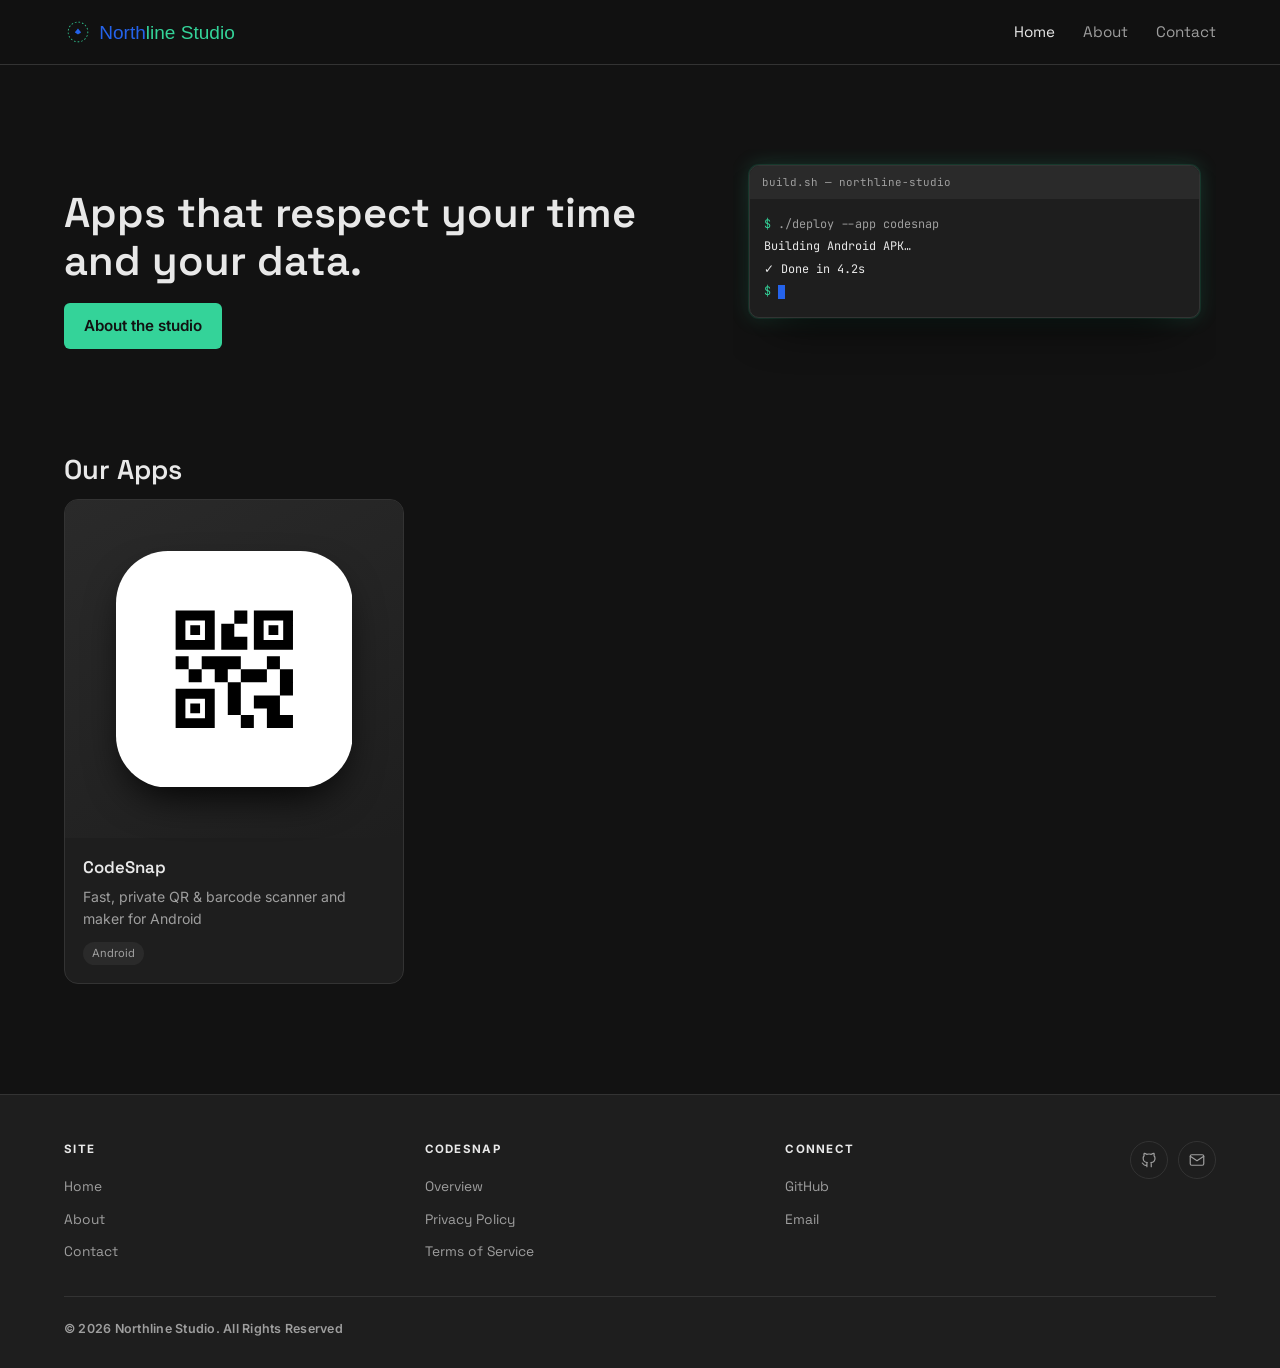
==== commit a948d737: "ui: lead About with a large studio mark and card the skill blocks" ====
--- a/index.html
+++ b/index.html
@@ -59,8 +59,13 @@
   </section>
 
   <section id="about">
-    <h2 class="section-title">About the studio</h2>
-    <p class="section-sub">We take an app from a rough idea all the way to the Play Store, then keep updating it after. Nothing gets handed off to anyone else.</p>
+    <div class="about-head">
+      <img class="about-mark" src="assets/logo-mark.svg" alt="" width="120" height="120">
+      <div class="about-head-copy">
+        <h2 class="section-title">About the studio</h2>
+        <p class="section-sub">We take an app from a rough idea all the way to the Play Store, then keep updating it after. Nothing gets handed off to anyone else.</p>
+      </div>
+    </div>
     <div class="about-grid">
       <div class="skill-block"><h3>Mobile</h3><ul>
         <li>Native Android apps in Kotlin with XML layouts</li>
--- a/style.css
+++ b/style.css
@@ -1,8 +1,8 @@
 :root{
   --bg:#121212; --surface:#1E1E1E; --surface-2:#2A2A2A;
   --text:#E8E8E8; --text-dim:#9E9E9E; --border:#333333;
-  --accent:#9B6BF9; --accent-soft:#9B6BF922;
-  --amber:#FFB454; --amber-soft:#FFB45422;
+  --accent:#34d399; --accent-soft:#34d39922;
+  --blue:#2563eb;
   box-sizing:border-box; padding-top:env(safe-area-inset-top,0px); padding-bottom:env(safe-area-inset-bottom,0px);
 }
 html{scroll-padding-top:env(safe-area-inset-top,0px);}
@@ -19,11 +19,11 @@
    the full-screen menu into the header's box the instant it starts closing. */
 header::before{content:''; position:absolute; inset:0; z-index:-1; background:rgba(18,18,18,.9); backdrop-filter:blur(10px); -webkit-backdrop-filter:blur(10px); pointer-events:none;}
 header .wrap{display:flex; align-items:center; justify-content:space-between;}
+/* Both logo images are transparent: the icon's ring padding plus the
+   wordmark's own side padding supply the optical gap, so gap stays 0. */
 .logo{display:flex; align-items:center; gap:0; cursor:pointer;}
-/* Both images are the same navy (#141b2e), so with zero gap they read as a
-   single badge: only the outer corners get rounded. */
-.logo-mark{width:28px; height:28px; display:block; flex-shrink:0; border-radius:8px 0 0 8px;}
-.logo-word{height:28px; width:auto; display:block; border-radius:0 8px 8px 0;}
+.logo-mark{width:28px; height:28px; display:block; flex-shrink:0;}
+.logo-word{height:28px; width:auto; display:block;}
 nav{display:flex; gap:28px;}
 nav a{font-size:.95rem; color:var(--text-dim); text-decoration:none; transition:color .15s;}
 nav a:hover, nav a.active{color:var(--text);}
@@ -51,7 +51,7 @@
 .term .body{padding:14px; font-family:'JetBrains Mono',monospace; font-size:.74rem; line-height:1.9; color:var(--text-dim);}
 .term .prompt{color:var(--accent);}
 .term .out{color:var(--text);}
-.term .cursor{display:inline-block; width:7px; height:14px; background:var(--amber); vertical-align:middle; animation:blink 1s step-start infinite;}
+.term .cursor{display:inline-block; width:7px; height:14px; background:var(--blue); vertical-align:middle; animation:blink 1s step-start infinite;}
 @keyframes blink{50%{opacity:0;}}
 
 h2.section-title{font-size:1.7rem; margin:0 0 8px; font-weight:600;}
@@ -68,10 +68,16 @@
 .card-body p{margin:0; color:var(--text-dim); font-size:.88rem;}
 .card-body .tag{align-self:flex-start; margin-top:6px; font-size:.7rem; color:var(--text-dim); background:var(--surface-2); padding:3px 9px; border-radius:20px;}
 
-.about-grid{display:grid; grid-template-columns:repeat(auto-fit, minmax(260px,1fr)); gap:36px;}
+.about-head{display:flex; align-items:center; gap:26px; margin-bottom:36px;}
+.about-mark{width:120px; height:120px; flex-shrink:0; display:block;}
+.about-head-copy .section-title{margin:0 0 8px;}
+.about-head-copy .section-sub{margin:0;}
+.about-grid{display:grid; grid-template-columns:repeat(auto-fit, minmax(260px,1fr)); gap:20px;}
+.skill-block{background:var(--surface); border:1px solid var(--border); border-radius:14px; padding:18px 20px 20px;}
 .skill-block h3{font-size:1rem; color:var(--accent); margin:0 0 10px;}
 .skill-block ul{margin:0; padding-left:18px; color:var(--text-dim); font-size:.95rem;}
 .skill-block li{margin-bottom:6px;}
+.skill-block li:last-child{margin-bottom:0;}
 
 form{display:grid; gap:14px; max-width:480px;}
 label{font-size:.85rem; color:var(--text-dim); margin-bottom:4px; display:block;}
@@ -209,7 +215,7 @@
 .quick-card{border:1px solid var(--border); border-radius:10px; padding:16px 18px; background:var(--surface-2);}
 .quick-card h5{margin:0 0 10px; font-size:.85rem; display:flex; align-items:center; gap:8px; color:var(--text);}
 .quick-card h5 svg{width:16px; height:16px; flex-shrink:0;}
-.quick-card.yes h5 svg{stroke:var(--amber);}
+.quick-card.yes h5 svg{stroke:var(--blue);}
 .quick-card.no h5 svg{stroke:var(--accent);}
 .quick-card ul{margin:0; padding-left:18px;}
 .quick-card li{font-size:.86rem; margin-bottom:6px; line-height:1.55;}
@@ -242,6 +248,8 @@
 
 @media (max-width:680px){
   .hero{grid-template-columns:1fr;} .hero .stage{display:none;} .about-grid{grid-template-columns:1fr;}
+  .about-head{flex-direction:column; align-items:flex-start; gap:18px;}
+  .about-mark{width:96px; height:96px;}
   .nav-toggle{display:grid; position:relative; z-index:2;}
   .logo{position:relative; z-index:2;} /* stays visible above the overlay */
 
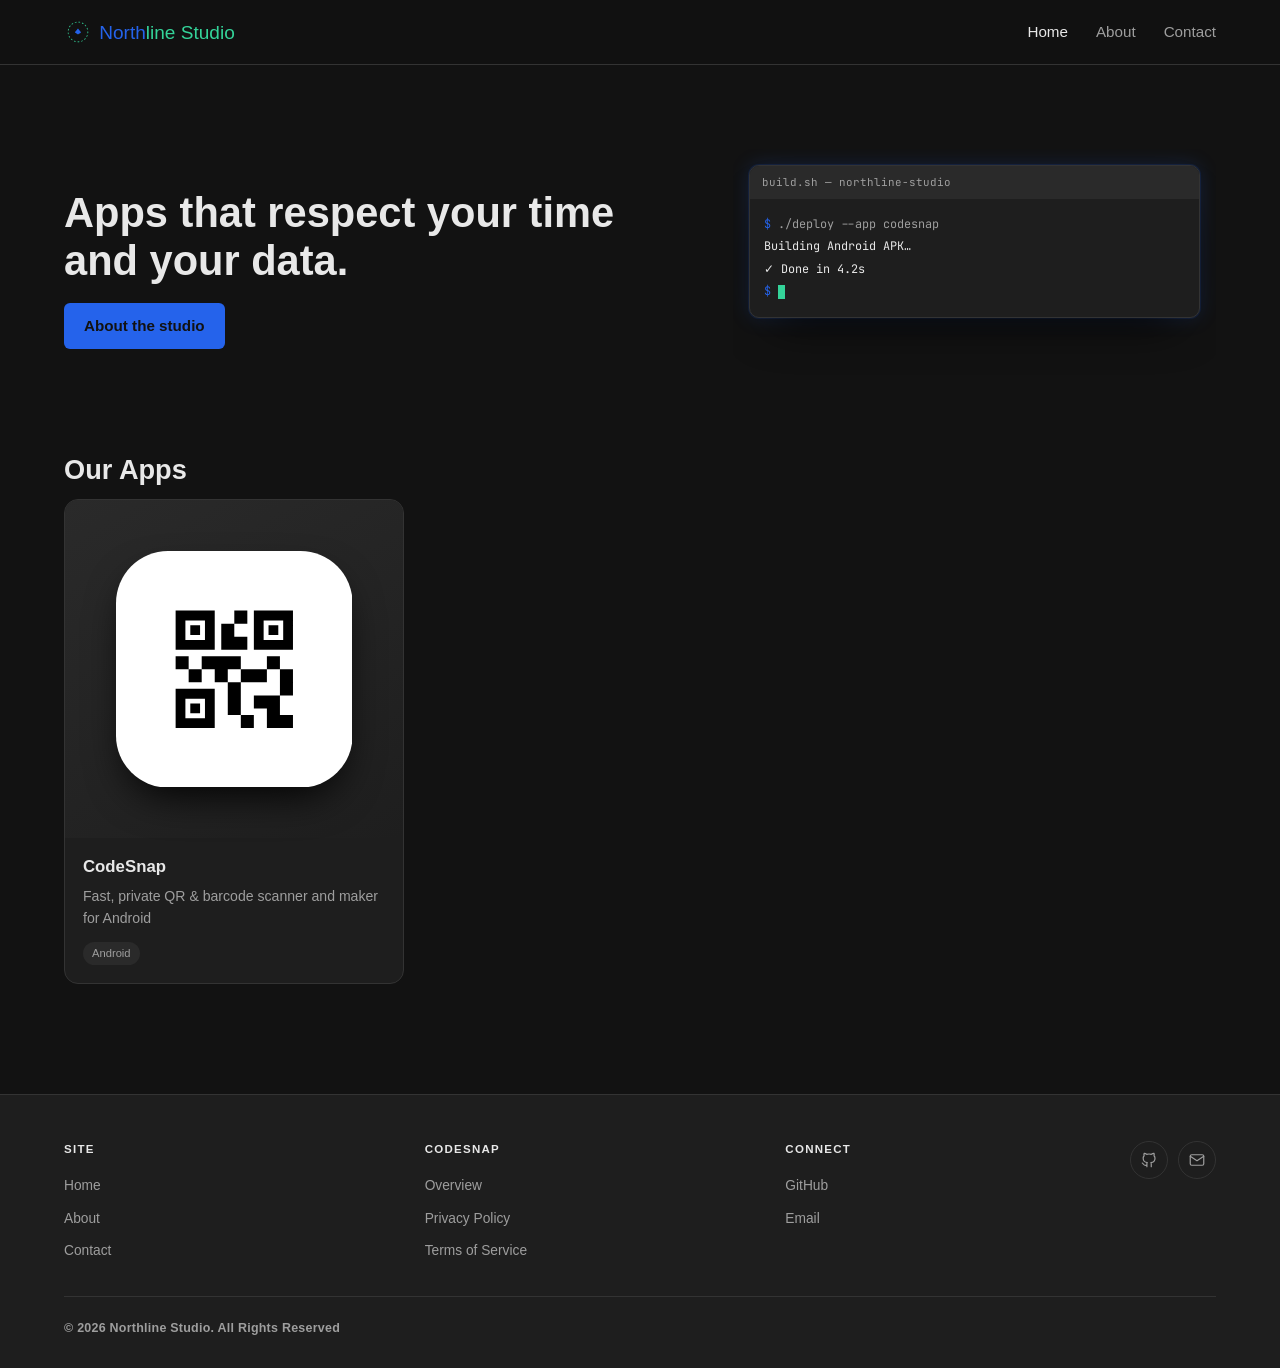
==== commit 346fad6b: "style: set the site font to Helvetica and drop the other web fonts" ====
--- a/index.html
+++ b/index.html
@@ -7,7 +7,7 @@
 <title>Northline Studio — Android Apps</title>
 <link rel="preconnect" href="https://fonts.googleapis.com">
 <link rel="preconnect" href="https://fonts.gstatic.com" crossorigin>
-<link href="https://fonts.googleapis.com/css2?family=Space+Grotesk:wght@400;500;600;700&family=Inter:wght@400;500;600&family=JetBrains+Mono:wght@400;500&display=swap" rel="stylesheet">
+<link href="https://fonts.googleapis.com/css2?family=JetBrains+Mono:wght@400;500&display=swap" rel="stylesheet">
 <link rel="icon" type="image/svg+xml" href="assets/logo-mark.svg">
 <link rel="stylesheet" href="style.css">
 </head>
@@ -304,13 +304,13 @@
         <nav class="footer-col" aria-label="Connect">
           <h4>Connect</h4>
           <ul>
-            <li><a href="https://github.com/Northline Studio" target="_blank" rel="noopener">GitHub</a></li>
+            <li><a href="https://github.com/Studio-Northline" target="_blank" rel="noopener">GitHub</a></li>
             <li><a href="https://mail.google.com/mail/?view=cm&fs=1&to=northline.studio.developer@gmail.com" target="_blank" rel="noopener">Email</a></li>
           </ul>
         </nav>
       </div>
       <div class="footer-social">
-        <a href="https://github.com/Northline Studio" target="_blank" rel="noopener" aria-label="GitHub" title="GitHub"><svg viewBox="0 0 24 24" fill="none" stroke-width="1.6" stroke-linecap="round" stroke-linejoin="round" aria-hidden="true" focusable="false"><path d="M9 19c-4.3 1.4-4.3-2.5-6-3m12 5v-3.5c0-1 .1-1.4-.5-2 2.8-.3 5.5-1.4 5.5-6a4.6 4.6 0 0 0-1.3-3.2 4.2 4.2 0 0 0-.1-3.2s-1.1-.3-3.5 1.3a12.3 12.3 0 0 0-6.2 0C6.7 2.8 5.6 3.1 5.6 3.1a4.2 4.2 0 0 0-.1 3.2A4.6 4.6 0 0 0 4.2 9.5c0 4.6 2.7 5.7 5.5 6-.6.6-.6 1.2-.5 2V21"></path></svg></a>
+        <a href="https://github.com/Studio-Northline" target="_blank" rel="noopener" aria-label="GitHub" title="GitHub"><svg viewBox="0 0 24 24" fill="none" stroke-width="1.6" stroke-linecap="round" stroke-linejoin="round" aria-hidden="true" focusable="false"><path d="M9 19c-4.3 1.4-4.3-2.5-6-3m12 5v-3.5c0-1 .1-1.4-.5-2 2.8-.3 5.5-1.4 5.5-6a4.6 4.6 0 0 0-1.3-3.2 4.2 4.2 0 0 0-.1-3.2s-1.1-.3-3.5 1.3a12.3 12.3 0 0 0-6.2 0C6.7 2.8 5.6 3.1 5.6 3.1a4.2 4.2 0 0 0-.1 3.2A4.6 4.6 0 0 0 4.2 9.5c0 4.6 2.7 5.7 5.5 6-.6.6-.6 1.2-.5 2V21"></path></svg></a>
         <a href="https://mail.google.com/mail/?view=cm&fs=1&to=northline.studio.developer@gmail.com" target="_blank" rel="noopener" aria-label="Email" title="Email"><svg viewBox="0 0 24 24" fill="none" stroke-width="1.6" stroke-linecap="round" stroke-linejoin="round" aria-hidden="true" focusable="false"><rect x="3" y="5" width="18" height="14" rx="2"></rect><path d="m3 7 9 6 9-6"></path></svg></a>
       </div>
     </div>
--- a/style.css
+++ b/style.css
@@ -1,14 +1,14 @@
 :root{
   --bg:#121212; --surface:#1E1E1E; --surface-2:#2A2A2A;
   --text:#E8E8E8; --text-dim:#9E9E9E; --border:#333333;
-  --accent:#34d399; --accent-soft:#34d39922;
-  --blue:#2563eb;
+  --accent:#2563eb; --accent-soft:#2563eb22;
+  --green:#34d399;
   box-sizing:border-box; padding-top:env(safe-area-inset-top,0px); padding-bottom:env(safe-area-inset-bottom,0px);
 }
 html{scroll-padding-top:env(safe-area-inset-top,0px);}
 *{box-sizing:border-box;}
-body{margin:0; min-height:calc(100vh - env(safe-area-inset-top,0px) - env(safe-area-inset-bottom,0px)); display:flex; flex-direction:column; background:var(--bg); color:var(--text); font-family:'Inter',system-ui,sans-serif; line-height:1.55;}
-h1,h2,h3,.logo,nav a,button,.tab{font-family:'Space Grotesk',sans-serif;}
+body{margin:0; min-height:calc(100vh - env(safe-area-inset-top,0px) - env(safe-area-inset-bottom,0px)); display:flex; flex-direction:column; background:var(--bg); color:var(--text); font-family:Helvetica, Arial, sans-serif; line-height:1.55;}
+h1,h2,h3,.logo,nav a,button,.tab{font-family:Helvetica, Arial, sans-serif;}
 .mono{font-family:'JetBrains Mono',monospace;}
 a{color:inherit;}
 .wrap{max-width:1200px; margin:0 auto; padding:0 24px;}
@@ -51,7 +51,7 @@
 .term .body{padding:14px; font-family:'JetBrains Mono',monospace; font-size:.74rem; line-height:1.9; color:var(--text-dim);}
 .term .prompt{color:var(--accent);}
 .term .out{color:var(--text);}
-.term .cursor{display:inline-block; width:7px; height:14px; background:var(--blue); vertical-align:middle; animation:blink 1s step-start infinite;}
+.term .cursor{display:inline-block; width:7px; height:14px; background:var(--green); vertical-align:middle; animation:blink 1s step-start infinite;}
 @keyframes blink{50%{opacity:0;}}
 
 h2.section-title{font-size:1.7rem; margin:0 0 8px; font-weight:600;}
@@ -101,7 +101,7 @@
 .stat-value{font-size:1.15rem; font-weight:700; color:var(--text); line-height:1.3;}
 .stat-label{font-size:.81rem; color:var(--text-dim);}
 .banner-actions{display:flex; align-items:center; flex-wrap:wrap; gap:16px;}
-.install-btn{display:inline-flex; align-items:center; gap:9px; padding:11px 22px; background:var(--accent); color:#121212; border-radius:10px; font-family:'Space Grotesk',sans-serif; font-size:.95rem; font-weight:600; text-decoration:none; transition:filter .15s, transform .15s;}
+.install-btn{display:inline-flex; align-items:center; gap:9px; padding:11px 22px; background:var(--accent); color:#121212; border-radius:10px; font-family:Helvetica, Arial, sans-serif; font-size:.95rem; font-weight:600; text-decoration:none; transition:filter .15s, transform .15s;}
 .install-btn:hover{filter:brightness(1.1); transform:translateY(-1px);}
 .install-btn svg{width:15px; height:15px; flex-shrink:0;}
 .share-btn{display:inline-flex; align-items:center; gap:7px; padding:8px 2px; background:none; border:none; color:var(--accent); font-size:.95rem; font-weight:600; cursor:pointer;}
@@ -164,7 +164,7 @@
 
 .about-desc{transition:max-height .2s ease;}
 .about-desc.collapsed{max-height:260px; overflow:hidden; -webkit-mask-image:linear-gradient(#000 65%, transparent); mask-image:linear-gradient(#000 65%, transparent);}
-.read-more{display:inline-block; margin:2px 0 4px; padding:6px 0; background:none; border:none; color:var(--accent); font-family:'Space Grotesk',sans-serif; font-weight:600; font-size:.9rem; cursor:pointer;}
+.read-more{display:inline-block; margin:2px 0 4px; padding:6px 0; background:none; border:none; color:var(--accent); font-family:Helvetica, Arial, sans-serif; font-weight:600; font-size:.9rem; cursor:pointer;}
 .read-more:hover{text-decoration:underline;}
 .read-more:focus-visible{outline:2px solid var(--accent); outline-offset:3px; border-radius:4px;}
 .read-more[hidden]{display:none;}
@@ -215,7 +215,7 @@
 .quick-card{border:1px solid var(--border); border-radius:10px; padding:16px 18px; background:var(--surface-2);}
 .quick-card h5{margin:0 0 10px; font-size:.85rem; display:flex; align-items:center; gap:8px; color:var(--text);}
 .quick-card h5 svg{width:16px; height:16px; flex-shrink:0;}
-.quick-card.yes h5 svg{stroke:var(--blue);}
+.quick-card.yes h5 svg{stroke:var(--green);}
 .quick-card.no h5 svg{stroke:var(--accent);}
 .quick-card ul{margin:0; padding-left:18px;}
 .quick-card li{font-size:.86rem; margin-bottom:6px; line-height:1.55;}
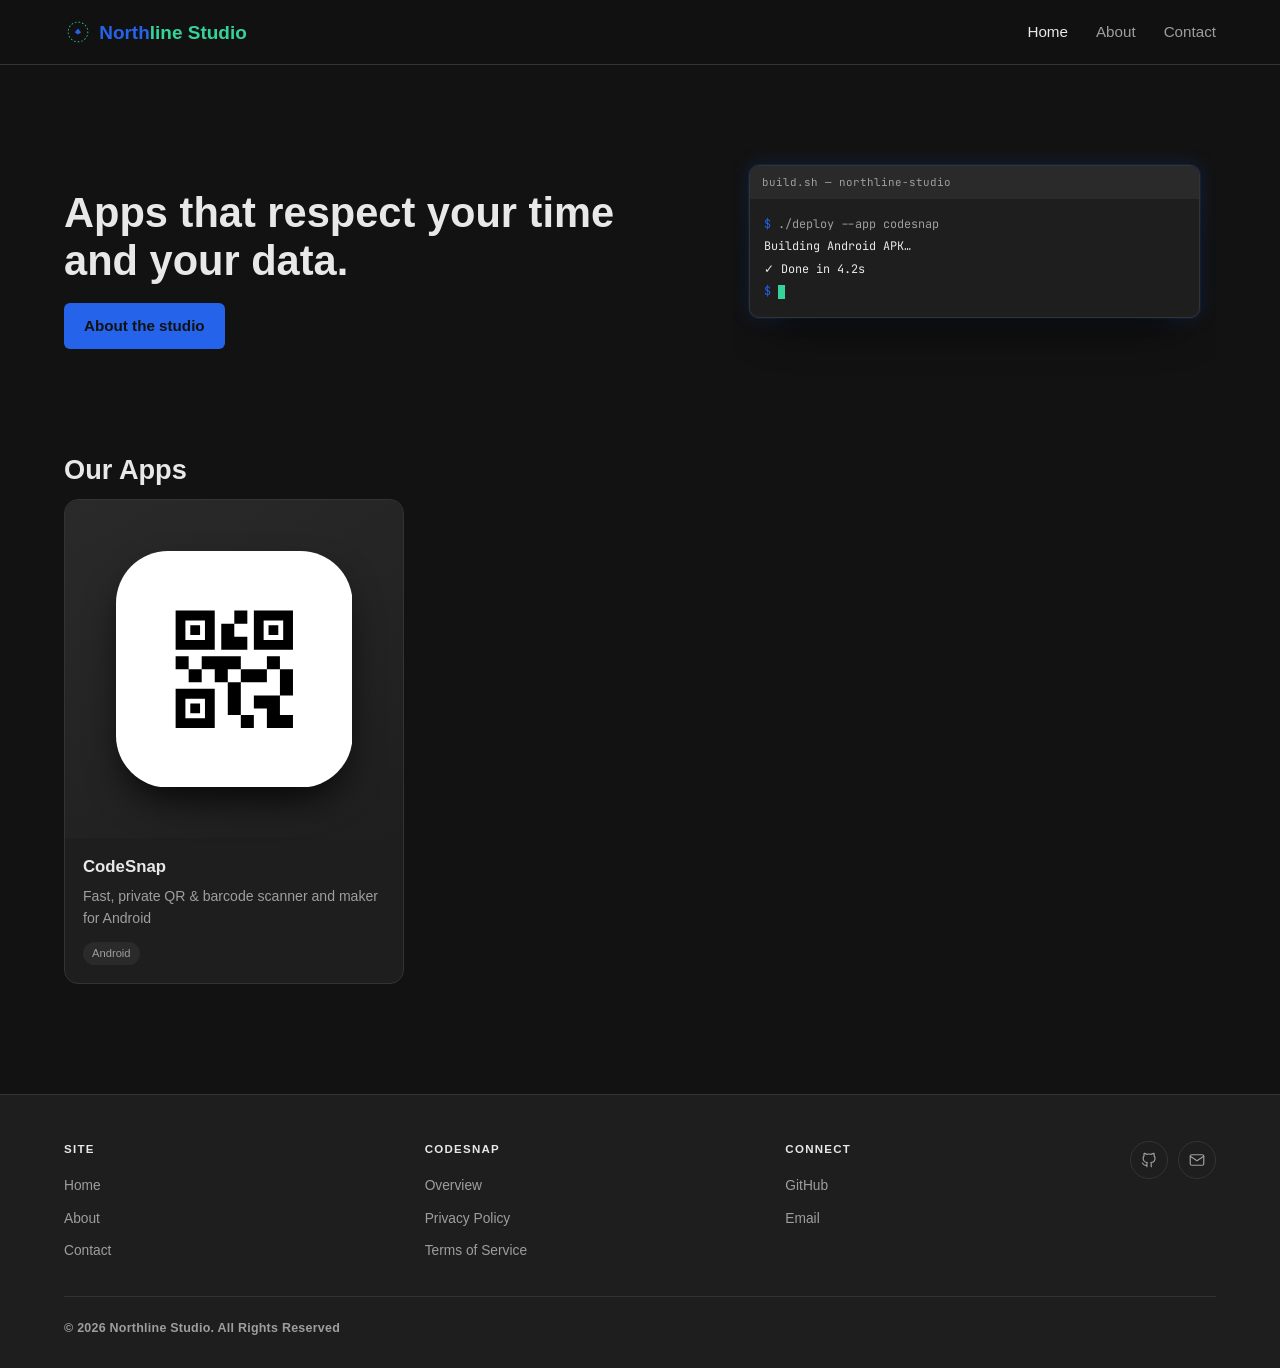
==== commit 365e65fb: "content: point the install link at com.northlinestudio.codesnap" ====
--- a/index.html
+++ b/index.html
@@ -109,7 +109,7 @@
             <div class="stat"><span class="stat-value">8.0+</span><span class="stat-label">Android</span></div>
           </div>
           <div class="banner-actions">
-            <a class="install-btn" href="https://play.google.com/store/apps/details?id=com.hadiawali.codesnap" target="_blank" rel="noopener"><svg viewBox="0 0 24 24" fill="currentColor" aria-hidden="true"><path d="M5 3l14 9-14 9V3Z"></path></svg>Install on Google Play</a>
+            <a class="install-btn" href="https://play.google.com/store/apps/details?id=com.northlinestudio.codesnap" target="_blank" rel="noopener"><svg viewBox="0 0 24 24" fill="currentColor" aria-hidden="true"><path d="M5 3l14 9-14 9V3Z"></path></svg>Install on Google Play</a>
             <button class="share-btn" id="shareApp" type="button"><svg viewBox="0 0 24 24" fill="none" stroke-width="1.6" stroke-linecap="round" stroke-linejoin="round" aria-hidden="true"><circle cx="18" cy="5" r="3"></circle><circle cx="6" cy="12" r="3"></circle><circle cx="18" cy="19" r="3"></circle><path d="M8.59 13.51 15.42 17.49M15.41 6.51 8.59 10.49"></path></svg><span class="share-label">Share</span></button>
           </div>
         </div>
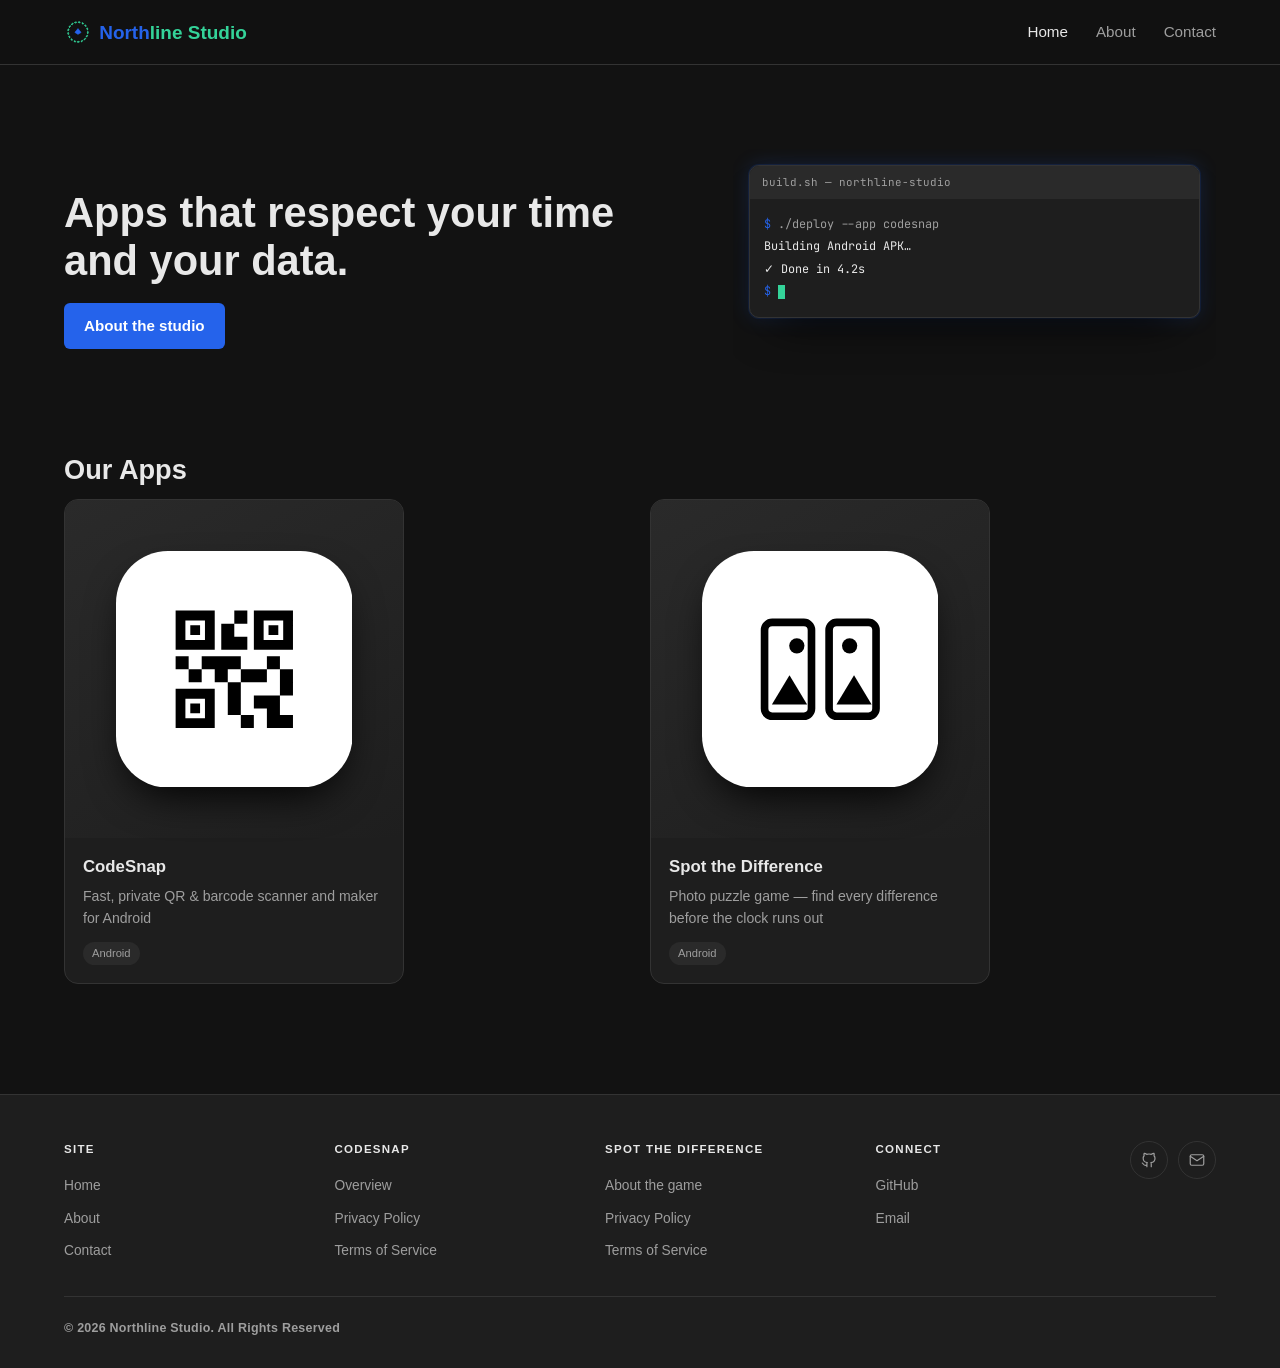
==== commit 6e82d77d: "content: add the Spot the Difference app and its legal pages" ====
--- a/index.html
+++ b/index.html
@@ -54,6 +54,10 @@
       <a class="card" href="#app-codesnap">
         <span class="card-cover"><span class="card-icon"><svg viewBox="0 0 500 500" width="28" height="28" style="stroke:none"><rect width="500" height="500" rx="110" fill="#ffffff"/><g transform="translate(95 95) scale(0.62)"><path d="m272.22,450l0,-44.44l44.44,0l0,44.44zM227.78,405.56l0,-111.11l44.44,0l0,111.11zM405.56,338.89l0,-88.89l44.44,0l0,88.89zM361.11,250l0,-44.44l44.44,0l0,44.44zM94.44,294.44l0,-44.44l44.44,0l0,44.44zM50,250l0,-44.44l44.44,0l0,44.44zM250,94.44l0,-44.44l44.44,0l0,44.44zM83.33,150L150,150L150,83.33L83.33,83.33ZM50,183.33l0,-133.33l133.33,0l0,133.33zM83.33,416.67L150,416.67L150,350L83.33,350ZM50,450l0,-133.33l133.33,0l0,133.33zM350,150L416.67,150L416.67,83.33L350,83.33ZM316.67,183.33l0,-133.33l133.33,0l0,133.33zM361.11,450l0,-66.67l-44.44,0l0,-44.44l88.89,0l0,66.67l44.44,0l0,44.44zM272.22,294.44l0,-44.44l88.89,0l0,44.44zM183.33,294.44l0,-44.44l-44.44,0l0,-44.44l133.33,0l0,44.44l-44.44,0l0,44.44zM205.56,183.33l0,-88.89l44.44,0l0,44.44l44.44,0l0,44.44zM100,133.33l0,-33.33l33.33,0l0,33.33zM100,400l0,-33.33l33.33,0l0,33.33zM366.67,133.33l0,-33.33l33.33,0l0,33.33z" fill="#000000"/></g></svg></span></span>
         <span class="card-body"><h3>CodeSnap</h3><p>Fast, private QR &amp; barcode scanner and maker for Android</p><span class="tag">Android</span></span>
+      </a>
+      <a class="card" href="#app-spotit">
+        <span class="card-cover"><span class="card-icon"><svg viewBox="0 0 500 500" width="28" height="28" style="stroke:none"><rect width="500" height="500" rx="110" fill="#ffffff"/><g transform="translate(95 95) scale(0.62)"><g fill="none" stroke="#000000" stroke-width="26" stroke-linejoin="round"><rect x="60" y="90" width="160" height="320" rx="26"></rect><rect x="280" y="90" width="160" height="320" rx="26"></rect></g><path d="M85 370 145 270 205 370Z" fill="#000000"></path><path d="M305 370 365 270 425 370Z" fill="#000000"></path><circle cx="170" cy="170" r="26" fill="#000000"></circle><circle cx="350" cy="170" r="26" fill="#000000"></circle></g></svg></span></span>
+        <span class="card-body"><h3>Spot the Difference</h3><p>Photo puzzle game — find every difference before the clock runs out</p><span class="tag">Android</span></span>
       </a>
     </div>
   </section>
@@ -110,53 +114,16 @@
           </div>
           <div class="banner-actions">
             <a class="install-btn" href="https://play.google.com/store/apps/details?id=com.northlinestudio.codesnap" target="_blank" rel="noopener"><svg viewBox="0 0 24 24" fill="currentColor" aria-hidden="true"><path d="M5 3l14 9-14 9V3Z"></path></svg>Install on Google Play</a>
-            <button class="share-btn" id="shareApp" type="button"><svg viewBox="0 0 24 24" fill="none" stroke-width="1.6" stroke-linecap="round" stroke-linejoin="round" aria-hidden="true"><circle cx="18" cy="5" r="3"></circle><circle cx="6" cy="12" r="3"></circle><circle cx="18" cy="19" r="3"></circle><path d="M8.59 13.51 15.42 17.49M15.41 6.51 8.59 10.49"></path></svg><span class="share-label">Share</span></button>
+            <button class="share-btn" type="button" data-share-title="CodeSnap"><svg viewBox="0 0 24 24" fill="none" stroke-width="1.6" stroke-linecap="round" stroke-linejoin="round" aria-hidden="true"><circle cx="18" cy="5" r="3"></circle><circle cx="6" cy="12" r="3"></circle><circle cx="18" cy="19" r="3"></circle><path d="M8.59 13.51 15.42 17.49M15.41 6.51 8.59 10.49"></path></svg><span class="share-label">Share</span></button>
           </div>
         </div>
         <div class="banner-icon"><svg viewBox="0 0 500 500" width="28" height="28" style="stroke:none"><rect width="500" height="500" rx="110" fill="#ffffff"/><g transform="translate(95 95) scale(0.62)"><path d="m272.22,450l0,-44.44l44.44,0l0,44.44zM227.78,405.56l0,-111.11l44.44,0l0,111.11zM405.56,338.89l0,-88.89l44.44,0l0,88.89zM361.11,250l0,-44.44l44.44,0l0,44.44zM94.44,294.44l0,-44.44l44.44,0l0,44.44zM50,250l0,-44.44l44.44,0l0,44.44zM250,94.44l0,-44.44l44.44,0l0,44.44zM83.33,150L150,150L150,83.33L83.33,83.33ZM50,183.33l0,-133.33l133.33,0l0,133.33zM83.33,416.67L150,416.67L150,350L83.33,350ZM50,450l0,-133.33l133.33,0l0,133.33zM350,150L416.67,150L416.67,83.33L350,83.33ZM316.67,183.33l0,-133.33l133.33,0l0,133.33zM361.11,450l0,-66.67l-44.44,0l0,-44.44l88.89,0l0,66.67l44.44,0l0,44.44zM272.22,294.44l0,-44.44l88.89,0l0,44.44zM183.33,294.44l0,-44.44l-44.44,0l0,-44.44l133.33,0l0,44.44l-44.44,0l0,44.44zM205.56,183.33l0,-88.89l44.44,0l0,44.44l44.44,0l0,44.44zM100,133.33l0,-33.33l33.33,0l0,33.33zM100,400l0,-33.33l33.33,0l0,33.33zM366.67,133.33l0,-33.33l33.33,0l0,33.33z" fill="#000000"/></g></svg></div>
       </div>
     </div>
-    <script>
-      (function(){
-        var btn = document.getElementById('shareApp');
-        if(!btn) return;
-        function feedback(){
-          var label = btn.querySelector('.share-label');
-          if(!label) return;
-          var prev = label.textContent;
-          label.textContent = 'Copied!';
-          setTimeout(function(){ label.textContent = prev; }, 1600);
-        }
-        function fallbackCopy(text){
-          var ta = document.createElement('textarea');
-          ta.value = text; ta.setAttribute('readonly','');
-          ta.style.position = 'fixed'; ta.style.opacity = '0';
-          document.body.appendChild(ta); ta.select();
-          var ok = false;
-          try{ ok = document.execCommand('copy'); }catch(e){ ok = false; }
-          document.body.removeChild(ta);
-          return ok;
-        }
-        btn.addEventListener('click', function(){
-          var url = location.href;
-          if(navigator.share){
-            navigator.share({ title: 'CodeSnap', url: url }).catch(function(){});
-            return;
-          }
-          if(navigator.clipboard && navigator.clipboard.writeText){
-            navigator.clipboard.writeText(url).then(feedback).catch(function(){
-              if(fallbackCopy(url)) feedback();
-            });
-            return;
-          }
-          if(fallbackCopy(url)) feedback();
-        });
-      })();
-    </script>
 
     <div class="store-grid">
       <div class="store-main">
-        <div class="showcase-wrapper"><div class="showcase" id="showcase"></div><button class="sc-roll sc-prev" type="button" aria-label="Scroll screenshots left" hidden><svg viewBox="0 0 24 24" width="22" height="22" fill="none" stroke="currentColor" stroke-width="2" stroke-linecap="round" stroke-linejoin="round" aria-hidden="true"><path d="m15 18-6-6 6-6"></path></svg></button><button class="sc-roll sc-next" type="button" aria-label="Scroll screenshots right" hidden><svg viewBox="0 0 24 24" width="22" height="22" fill="none" stroke="currentColor" stroke-width="2" stroke-linecap="round" stroke-linejoin="round" aria-hidden="true"><path d="m9 18 6-6-6-6"></path></svg></button></div>
+        <div class="showcase-wrapper" data-name="CodeSnap"><div class="showcase" id="showcase"></div><button class="sc-roll sc-prev" type="button" aria-label="Scroll screenshots left" hidden><svg viewBox="0 0 24 24" width="22" height="22" fill="none" stroke="currentColor" stroke-width="2" stroke-linecap="round" stroke-linejoin="round" aria-hidden="true"><path d="m15 18-6-6 6-6"></path></svg></button><button class="sc-roll sc-next" type="button" aria-label="Scroll screenshots right" hidden><svg viewBox="0 0 24 24" width="22" height="22" fill="none" stroke="currentColor" stroke-width="2" stroke-linecap="round" stroke-linejoin="round" aria-hidden="true"><path d="m9 18 6-6-6-6"></path></svg></button></div>
 
         <h3 class="section-h" id="whats-new">What's new</h3>
         <div class="page-section">
@@ -279,6 +246,170 @@
     </div>
   </section>
 
+  <!-- SPOT THE DIFFERENCE -->
+  <section id="app-spotit">
+    <div class="app-banner">
+      <div class="banner-main">
+        <div class="banner-info">
+          <h2 class="banner-title">Spot the Difference</h2>
+          <p class="banner-dev">Northline Studio</p>
+          <p class="banner-sub">Spot it. Tap it. Beat the clock.</p>
+          <p class="banner-desc">Two pictures look identical — until they don't. Find every difference across hand-crafted photo levels, earn three stars a level, and rescue your hearts before the timer runs out.</p>
+          <div class="stat-row">
+            <div class="stat"><span class="stat-value">1.0</span><span class="stat-label">Version</span></div>
+            <div class="stat"><span class="stat-value">8.0+</span><span class="stat-label">Android</span></div>
+          </div>
+          <div class="banner-actions">
+            <a class="install-btn" href="https://play.google.com/store/apps/details?id=com.northlinestudio.spotthedifference" target="_blank" rel="noopener"><svg viewBox="0 0 24 24" fill="currentColor" aria-hidden="true"><path d="M5 3l14 9-14 9V3Z"></path></svg>Install on Google Play</a>
+            <button class="share-btn" type="button" data-share-title="Spot the Difference"><svg viewBox="0 0 24 24" fill="none" stroke-width="1.6" stroke-linecap="round" stroke-linejoin="round" aria-hidden="true"><circle cx="18" cy="5" r="3"></circle><circle cx="6" cy="12" r="3"></circle><circle cx="18" cy="19" r="3"></circle><path d="M8.59 13.51 15.42 17.49M15.41 6.51 8.59 10.49"></path></svg><span class="share-label">Share</span></button>
+          </div>
+        </div>
+        <div class="banner-icon"><svg viewBox="0 0 500 500" width="28" height="28" style="stroke:none"><rect width="500" height="500" rx="110" fill="#ffffff"/><g transform="translate(95 95) scale(0.62)"><g fill="none" stroke="#000000" stroke-width="26" stroke-linejoin="round"><rect x="60" y="90" width="160" height="320" rx="26"></rect><rect x="280" y="90" width="160" height="320" rx="26"></rect></g><path d="M85 370 145 270 205 370Z" fill="#000000"></path><path d="M305 370 365 270 425 370Z" fill="#000000"></path><circle cx="170" cy="170" r="26" fill="#000000"></circle><circle cx="350" cy="170" r="26" fill="#000000"></circle></g></svg></div>
+      </div>
+    </div>
+
+    <div class="store-grid">
+      <div class="store-main">
+        <div class="showcase-wrapper" data-dir="showcase-spotit" data-name="Spot the Difference"><div class="showcase"></div><button class="sc-roll sc-prev" type="button" aria-label="Scroll screenshots left" hidden><svg viewBox="0 0 24 24" width="22" height="22" fill="none" stroke="currentColor" stroke-width="2" stroke-linecap="round" stroke-linejoin="round" aria-hidden="true"><path d="m15 18-6-6 6-6"></path></svg></button><button class="sc-roll sc-next" type="button" aria-label="Scroll screenshots right" hidden><svg viewBox="0 0 24 24" width="22" height="22" fill="none" stroke="currentColor" stroke-width="2" stroke-linecap="round" stroke-linejoin="round" aria-hidden="true"><path d="m9 18 6-6-6-6"></path></svg></button></div>
+
+        <h3 class="section-h">About the game</h3>
+        <div class="page-section">
+          <p>An offline-first spot-the-difference game for Android, built by Northline Studio. Portrait-only, one-hand play, no account needed.</p>
+          <ul>
+            <li>12 hand-authored photo levels, then an endless stream of procedurally generated scenes</li>
+            <li>Three stars per level: finish it, finish under 5 minutes, and finish with zero wrong taps</li>
+            <li>Hearts, hints and a coin economy with daily rewards and a shop</li>
+            <li>Fair monetization: optional rewarded ads, a Remove Ads purchase, progress never blocked behind a paywall</li>
+            <li>Accessibility: high-contrast mode, reduce-motion support, TalkBack labels, text scaling to 200%</li>
+            <li>Works fully offline — only ads, purchases and links need a connection</li>
+          </ul>
+          <div class="chip-row" aria-label="Categories">
+            <span class="chip">Puzzle</span><span class="chip">Spot the difference</span><span class="chip">Offline</span><span class="chip">Family</span><span class="chip">Android</span>
+          </div>
+        </div>
+
+        <h3 class="section-h">Legal</h3>
+        <div class="page-section">
+          <p>Read the full policies for Spot the Difference.</p>
+          <div class="legal-row">
+            <a class="legal-btn" href="#app-spotit-privacy"><svg viewBox="0 0 24 24" fill="none" stroke-width="1.8" stroke-linecap="round" stroke-linejoin="round"><rect x="5" y="11" width="14" height="9" rx="2"></rect><path d="M8 11V7a4 4 0 0 1 8 0v4"></path></svg>Privacy Policy</a>
+            <a class="legal-btn" href="#app-spotit-terms"><svg viewBox="0 0 24 24" fill="none" stroke-width="1.8" stroke-linecap="round" stroke-linejoin="round"><path d="M7 3h8l4 4v14a1 1 0 0 1-1 1H7a1 1 0 0 1-1-1V4a1 1 0 0 1 1-1Z"></path><path d="M9 12h6M9 16h6M9 8h2"></path></svg>Terms of Service</a>
+          </div>
+        </div>
+      </div>
+
+      <aside class="store-side">
+        <div class="rating-box">
+          <span class="rating-badge" aria-hidden="true">3+</span>
+          <div class="rating-info">
+            <p class="rating-title">Rated for 3+</p>
+            <p class="rating-sub">Suitable for all ages</p>
+          </div>
+        </div>
+        <details class="support-box">
+          <summary>App support <svg viewBox="0 0 24 24" width="20" height="20" fill="none" stroke="currentColor" stroke-width="1.8" stroke-linecap="round" stroke-linejoin="round" aria-hidden="true"><path d="m6 9 6 6 6-6"></path></svg></summary>
+          <div class="support-body">
+            <a href="https://mail.google.com/mail/?view=cm&amp;fs=1&amp;to=northline.studio.developer@gmail.com" target="_blank" rel="noopener"><svg viewBox="0 0 24 24" width="18" height="18" fill="none" stroke="currentColor" stroke-width="1.8" stroke-linecap="round" stroke-linejoin="round" aria-hidden="true"><rect x="3" y="5" width="18" height="14" rx="2"></rect><path d="m3 7 9 6 9-6"></path></svg>northline.studio.developer@gmail.com</a>
+            <a href="#app-spotit-privacy"><svg viewBox="0 0 24 24" width="18" height="18" fill="none" stroke="currentColor" stroke-width="1.8" stroke-linecap="round" stroke-linejoin="round" aria-hidden="true"><path d="M12 3 5 6v5c0 4.4 2.9 8.4 7 9.6 4.1-1.2 7-5.2 7-9.6V6l-7-3Z"></path></svg>Privacy Policy</a>
+          </div>
+        </details>
+      </aside>
+    </div>
+  </section>
+
+  <section id="app-spotit-privacy">
+    <h3 class="section-h">Privacy Policy for Spot the Difference</h3>
+    <div class="page-section">
+      <div class="policy-meta"><span class="badge">Effective November 2026</span></div>
+      <h4>At a glance</h4>
+      <div class="policy-quick">
+        <div class="quick-card no"><h5><svg viewBox="0 0 24 24" fill="none" stroke-width="2" stroke-linecap="round"><path d="M6 6l12 12M18 6L6 18"></path></svg>Not collected</h5><ul>
+          <li>Do you need an account? No</li>
+          <li>Do you sell or rent data? No</li>
+          <li>Name, email or phone number? Never asked for</li>
+          <li>Camera, microphone, contacts or location? No</li>
+        </ul></div>
+        <div class="quick-card yes"><h5><svg viewBox="0 0 24 24" fill="none" stroke-width="2" stroke-linecap="round" stroke-linejoin="round"><path d="M20 6 9 17l-5-5"></path></svg>What happens</h5><ul>
+          <li>Does it work offline? Yes — playing needs no connection</li>
+          <li>Ads? Yes, banners, interstitials and optional rewarded ads. Remove Ads turns the first two off</li>
+          <li>Where is progress saved? On your device only</li>
+          <li>Analytics? Anonymous gameplay events, never tied to you</li>
+        </ul></div>
+      </div>
+      <h4>1. Who we are</h4>
+      <p>Spot the Difference is an Android app made by Northline Studio, an indie developer. We're the people behind it, and we're the ones answering for how it behaves.</p>
+      <p>Every privacy question — access, correction, deletion, or just a straight "what's happening here?" — goes to the same address: <a href="https://mail.google.com/mail/?view=cm&fs=1&to=northline.studio.developer@gmail.com" target="_blank" rel="noopener">northline.studio.developer@gmail.com</a>. There's only one of us, so there's no switchboard to work out.</p>
+      <h4>2. Information we don't collect</h4>
+      <p>The app has no registration, so there's no account, no name, no email address and no phone number sitting anywhere. We don't ask for your contacts, we don't read your photos or media library, and we don't ask for your location.</p>
+      <p>The app requests exactly two Android permissions:</p>
+      <ul>
+        <li><strong>INTERNET</strong> — for ads, for purchases, and for the links that open the website or the Play Store.</li>
+        <li><strong>ACCESS_NETWORK_STATE</strong> — so the app can check whether it's online before it tries to load an ad or a purchase. It tells us you're connected or not, nothing more.</li>
+      </ul>
+      <p>No camera. No microphone. No contacts. No files. No location. Nothing is scanned, recorded or read off your phone.</p>
+      <h4>3. Information stored on your device</h4>
+      <p>Everything the game remembers lives on your phone and nowhere else:</p>
+      <ul>
+        <li>Gameplay progress — the levels you've finished and the stars you've earned</li>
+        <li>Your coins, hints and hearts</li>
+        <li>Your settings, including High contrast</li>
+        <li>The timers behind daily rewards</li>
+      </ul>
+      <p>None of it is uploaded to a Northline Studio server, because there isn't one. It stays inside Android's app sandbox until you clear the app's data or uninstall it.</p>
+      <h4>4. Advertising</h4>
+      <p>The app is ad-supported. It shows banner ads, interstitial ads, and rewarded ads that you choose to watch in exchange for a hint or some hearts.</p>
+      <p>Ads are served by Google AdMob, or by an equivalent ad network once ads go live. Like most ad-funded apps, ads may use your Advertising ID. That's governed by Google's policies and by your device's advertising settings — you can reset it or switch off personalized ads from Google Play settings.</p>
+      <p>Rewarded ads are always optional and always labelled. Nothing in the game is locked behind one. A one-time Remove Ads purchase switches off banners and interstitials; rewarded ads stay available, because watching one is always your choice. Purchases are processed by Google Play, so we never see your payment details.</p>
+      <p>If you're in a region that requires it, a consent form appears on the first launch, before any advertising or analytics request is made.</p>
+      <p>See Google's privacy policy for the details of how AdMob handles data: <a href="https://policies.google.com/privacy">https://policies.google.com/privacy</a></p>
+      <h4>5. Optional Google Play Games sign-in</h4>
+      <p>You can sign in with Google Play Games to save your progress to your Play Games profile and to take part in leaderboards. It's entirely optional.</p>
+      <p>Without it, everything stays local on your device and the game is fully playable — no level, star or feature is held back behind a sign-in. If you do sign in, Google handles your Play Games data under Google's own terms and privacy policy: <a href="https://policies.google.com/privacy">https://policies.google.com/privacy</a></p>
+      <h4>6. Analytics</h4>
+      <p>We collect a handful of anonymous gameplay events: when a level starts, when it's completed, the app version, a random identifier created at install, and whether the device was online at the time.</p>
+      <p>That data is never tied to an identity, never sold, and never used to advertise to you. It exists so we can tell which levels are too hard and whether a feature is being used.</p>
+      <p><strong>No crash-reporting SDK is included in this app.</strong> We don't collect crash logs, stack traces or device diagnostics.</p>
+      <h4>7. Children</h4>
+      <p>Spot the Difference doesn't knowingly collect personal information from children under 13, or from anyone below the age at which your local law lets them consent on their own.</p>
+      <p>If you believe a child has provided personal information through the app, email the address in section 1 and we'll delete it.</p>
+      <h4>8. Your rights</h4>
+      <p>You can ask to see what we hold about you, to have it corrected, or to have it deleted. Write to <a href="https://mail.google.com/mail/?view=cm&fs=1&to=northline.studio.developer@gmail.com" target="_blank" rel="noopener">northline.studio.developer@gmail.com</a> and we'll answer.</p>
+      <p>A couple of things in the app open somewhere else: links use Chrome Custom Tabs to show our website pages, and the store button opens Google Play. Those are run by Google, so Google's own terms and privacy policy apply to them.</p>
+      <h4>9. Data retention and security</h4>
+      <p>Your progress sits on your device under Android's app sandbox, which other apps can't read. Uninstalling the app removes it, and so does clearing the app's data in system settings. Nothing about your play is kept on our side.</p>
+      <p>If this policy changes, we'll update this page and move the effective date at the top, so you can always tell which version you're reading.</p>
+    </div>
+  </section>
+
+  <section id="app-spotit-terms">
+    <h3 class="section-h">Terms of Service for Spot the Difference</h3>
+    <div class="page-section">
+      <div class="policy-meta"><span class="badge">Effective November 2026</span></div>
+      <h4>Acceptance of terms</h4>
+      <p>These terms cover Spot the Difference, an Android app provided by Northline Studio. Installing or using the app means you accept them. If you don't agree, please don't use it.</p>
+      <h4>License</h4>
+      <p>We give you a personal, non-transferable licence to use the app on your own devices. It's yours to play — not to sell, rent, redistribute or hand on to somebody else.</p>
+      <p>You may not reverse-engineer, decompile or otherwise try to get at the app's source, resell it, or run it as a service for other people. Cheating that touches anyone else breaks these terms too: auto-solvers that play on your behalf, or edits to the local save that fake stars, coins or leaderboard positions.</p>
+      <h4>Virtual items and purchases</h4>
+      <p>Coins, hints and hearts are virtual items. They exist only inside the game, they have no real-world value, they can't be exchanged for money, and they can't be cashed out or moved to another account.</p>
+      <p>Purchases — hint and coin packs, and Remove Ads — are handled entirely by Google Play. We never see or store your payment details, and Google Play's own terms apply to the transaction. Refunds follow Google Play's refund rules; outside those rules, virtual items aren't refundable.</p>
+      <h4>Ads</h4>
+      <p>Ads are supplied by third parties and their own terms apply to them. Watching a rewarded ad is always optional and always your choice.</p>
+      <p>A Remove Ads purchase switches off banner and interstitial ads. Rewarded ads stay available, because you decide whether to watch one.</p>
+      <h4>Google Play Games</h4>
+      <p>Signing in to Google Play Games is optional. If you use it, Google's terms and privacy policy apply to your Play Games data, including anything saved to your profile or posted to a leaderboard.</p>
+      <h4>User content</h4>
+      <p>The app has no uploads, no profiles and no messaging. There is no user-generated content, so there is nothing for us to host, moderate or delete.</p>
+      <h4>No warranty and limitation of liability</h4>
+      <p>The app is provided as-is, with no warranty of any kind. We don't promise it will always be uninterrupted, error-free, or exactly what you expected.</p>
+      <p>To the extent the law allows, Northline Studio isn't liable for indirect or consequential losses coming out of your use of the app — including lost progress, lost virtual items or lost play time. Nothing here limits liability that can't be limited by law.</p>
+      <h4>Changes to these terms</h4>
+      <p>We may update these terms as the app changes. The current version always lives on this page with the effective date above, and using the app after an update means you accept the revised terms.</p>
+      <h4>Governing law and contact</h4>
+      <p>These terms are read under the general consumer protection rules that apply where you live, rather than under one country's courts. If anything here is unclear, ask us: <a href="https://mail.google.com/mail/?view=cm&fs=1&to=northline.studio.developer@gmail.com" target="_blank" rel="noopener">northline.studio.developer@gmail.com</a></p>
+    </div>
+  </section>
+
 </main>
 
 <footer>
@@ -299,6 +430,14 @@
             <li><a href="#app-codesnap">Overview</a></li>
             <li><a href="#app-codesnap-privacy">Privacy Policy</a></li>
             <li><a href="#app-codesnap-terms">Terms of Service</a></li>
+          </ul>
+        </nav>
+        <nav class="footer-col" aria-label="Spot the Difference">
+          <h4>Spot the Difference</h4>
+          <ul>
+            <li><a href="#app-spotit">About the game</a></li>
+            <li><a href="#app-spotit-privacy">Privacy Policy</a></li>
+            <li><a href="#app-spotit-terms">Terms of Service</a></li>
           </ul>
         </nav>
         <nav class="footer-col" aria-label="Connect">
--- a/style.css
+++ b/style.css
@@ -43,7 +43,7 @@
 .hero{display:grid; grid-template-columns:1.3fr 1fr; gap:40px; align-items:center; padding:20px 0 60px;}
 .hero h1{font-size:2.6rem; line-height:1.15; margin:0 0 18px; font-weight:600;}
 .hero p{color:var(--text-dim); font-size:1.05rem; max-width:46ch; margin:0 0 26px;}
-.hero .cta{display:inline-block; padding:11px 20px; background:var(--accent); color:#121212; font-weight:600; border-radius:6px; text-decoration:none; font-size:.95rem;}
+.hero .cta{display:inline-block; padding:11px 20px; background:var(--accent); color:#fff; font-weight:600; border-radius:6px; text-decoration:none; font-size:.95rem;}
 .stage{height:240px; border-radius:12px; position:relative; overflow:hidden;}
 .term{padding:16px;}
 .term .win{background:var(--surface); border:1px solid var(--border); border-radius:10px; overflow:hidden; box-shadow:0 24px 48px -24px #000, 0 0 20px color-mix(in srgb, var(--accent) 20%, transparent), 0 0 0 1px color-mix(in srgb, var(--accent) 12%, transparent);}
@@ -84,7 +84,7 @@
 input,textarea{width:100%; background:var(--surface); border:1px solid var(--border); color:var(--text); border-radius:6px; padding:11px 13px; font-family:inherit; font-size:.95rem;}
 input:focus,textarea:focus{outline:2px solid var(--accent); outline-offset:1px;}
 textarea{resize:vertical; min-height:110px;}
-button.submit{padding:11px 22px; background:var(--accent); color:#121212; border:none; border-radius:6px; font-weight:600; font-size:.95rem; cursor:pointer;}
+button.submit{padding:11px 22px; background:var(--accent); color:#fff; border:none; border-radius:6px; font-weight:600; font-size:.95rem; cursor:pointer;}
 .contact-direct{color:var(--text-dim); margin-top:26px; font-size:.9rem;}
 .contact-direct a.mail-link{color:inherit; text-decoration:underline; text-underline-offset:3px; text-decoration-color:color-mix(in srgb, var(--accent) 60%, transparent);}
 .contact-direct a.mail-link:hover{color:var(--accent); text-decoration-color:var(--accent);}
@@ -94,6 +94,8 @@
 .banner-info{flex:1 1 auto; min-width:0;}
 .banner-title{margin:0 0 6px; font-size:2.4rem; font-weight:700; line-height:1.1; text-align:left;}
 .banner-dev{margin:0 0 14px; font-size:.94rem; font-weight:500; color:var(--accent);}
+.banner-sub{margin:0 0 8px; font-size:1.08rem; font-weight:600; color:var(--text); line-height:1.4;}
+.banner-desc{margin:0 0 26px; color:var(--text-dim); font-size:.95rem; line-height:1.7; max-width:66ch;}
 .stat-row{display:flex; flex-wrap:wrap; row-gap:14px; margin-bottom:26px;}
 .stat{display:flex; flex-direction:column; padding:0 24px;}
 .stat:first-child{padding-left:0;}
@@ -101,12 +103,13 @@
 .stat-value{font-size:1.15rem; font-weight:700; color:var(--text); line-height:1.3;}
 .stat-label{font-size:.81rem; color:var(--text-dim);}
 .banner-actions{display:flex; align-items:center; flex-wrap:wrap; gap:16px;}
-.install-btn{display:inline-flex; align-items:center; gap:9px; padding:11px 22px; background:var(--accent); color:#121212; border-radius:10px; font-family:Helvetica, Arial, sans-serif; font-size:.95rem; font-weight:600; text-decoration:none; transition:filter .15s, transform .15s;}
+.install-btn{display:inline-flex; align-items:center; gap:9px; padding:11px 22px; background:var(--accent); color:#fff; border-radius:10px; font-family:Helvetica, Arial, sans-serif; font-size:.95rem; font-weight:600; text-decoration:none; transition:filter .15s, transform .15s;}
 .install-btn:hover{filter:brightness(1.1); transform:translateY(-1px);}
 .install-btn svg{width:15px; height:15px; flex-shrink:0;}
-.share-btn{display:inline-flex; align-items:center; gap:7px; padding:8px 2px; background:none; border:none; color:var(--accent); font-size:.95rem; font-weight:600; cursor:pointer;}
+.share-btn{display:inline-flex; align-items:center; gap:7px; padding:6px 0; background:none; border:none; color:var(--accent); font-family:Helvetica, Arial, sans-serif; font-size:.9rem; font-weight:600; cursor:pointer;}
 .share-btn:hover{text-decoration:underline;}
-.share-btn svg{width:20px; height:20px; stroke:currentColor; flex-shrink:0;}
+.share-btn:focus-visible{outline:2px solid var(--accent); outline-offset:3px; border-radius:4px;}
+.share-btn svg{width:18px; height:18px; stroke:currentColor; flex-shrink:0;}
 .banner-icon{flex:0 0 auto; width:150px; height:150px; border-radius:22%; background:transparent; box-shadow:0 18px 40px -12px #000;}
 .banner-icon svg{display:block; width:100%; height:100%;}
 .badge{font-size:.72rem; padding:3px 10px; border-radius:20px; background:var(--surface-2); color:var(--text-dim); display:inline-block; margin-bottom:14px;}
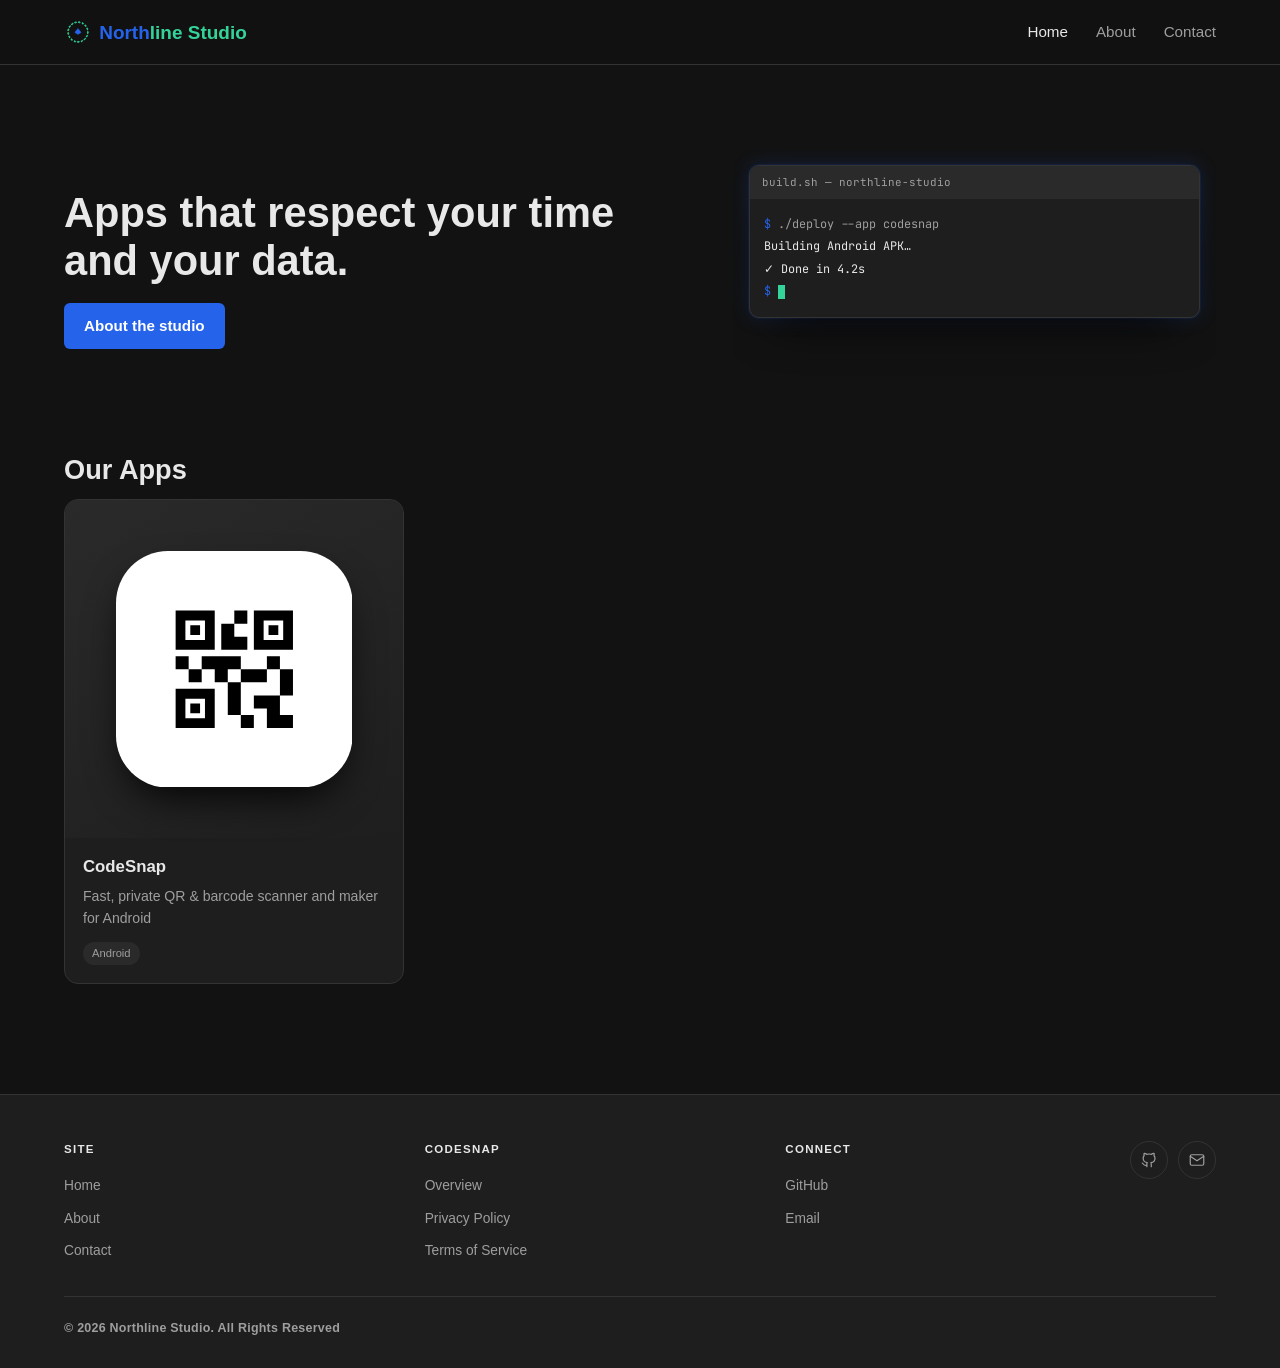
==== commit 6bdd2c3d: "content: hide the spot the difference game for now" ====
--- a/index.html
+++ b/index.html
@@ -55,10 +55,14 @@
         <span class="card-cover"><span class="card-icon"><svg viewBox="0 0 500 500" width="28" height="28" style="stroke:none"><rect width="500" height="500" rx="110" fill="#ffffff"/><g transform="translate(95 95) scale(0.62)"><path d="m272.22,450l0,-44.44l44.44,0l0,44.44zM227.78,405.56l0,-111.11l44.44,0l0,111.11zM405.56,338.89l0,-88.89l44.44,0l0,88.89zM361.11,250l0,-44.44l44.44,0l0,44.44zM94.44,294.44l0,-44.44l44.44,0l0,44.44zM50,250l0,-44.44l44.44,0l0,44.44zM250,94.44l0,-44.44l44.44,0l0,44.44zM83.33,150L150,150L150,83.33L83.33,83.33ZM50,183.33l0,-133.33l133.33,0l0,133.33zM83.33,416.67L150,416.67L150,350L83.33,350ZM50,450l0,-133.33l133.33,0l0,133.33zM350,150L416.67,150L416.67,83.33L350,83.33ZM316.67,183.33l0,-133.33l133.33,0l0,133.33zM361.11,450l0,-66.67l-44.44,0l0,-44.44l88.89,0l0,66.67l44.44,0l0,44.44zM272.22,294.44l0,-44.44l88.89,0l0,44.44zM183.33,294.44l0,-44.44l-44.44,0l0,-44.44l133.33,0l0,44.44l-44.44,0l0,44.44zM205.56,183.33l0,-88.89l44.44,0l0,44.44l44.44,0l0,44.44zM100,133.33l0,-33.33l33.33,0l0,33.33zM100,400l0,-33.33l33.33,0l0,33.33zM366.67,133.33l0,-33.33l33.33,0l0,33.33z" fill="#000000"/></g></svg></span></span>
         <span class="card-body"><h3>CodeSnap</h3><p>Fast, private QR &amp; barcode scanner and maker for Android</p><span class="tag">Android</span></span>
       </a>
+      <!-- Spot the Difference card hidden for now — uncomment together with the
+           #app-spotit section and re-add 'app-spotit' to routes in script.js -->
+      <!--
       <a class="card" href="#app-spotit">
         <span class="card-cover"><span class="card-icon"><svg viewBox="0 0 500 500" width="28" height="28" style="stroke:none"><rect width="500" height="500" rx="110" fill="#ffffff"/><g transform="translate(95 95) scale(0.62)"><g fill="none" stroke="#000000" stroke-width="26" stroke-linejoin="round"><rect x="60" y="90" width="160" height="320" rx="26"></rect><rect x="280" y="90" width="160" height="320" rx="26"></rect></g><path d="M85 370 145 270 205 370Z" fill="#000000"></path><path d="M305 370 365 270 425 370Z" fill="#000000"></path><circle cx="170" cy="170" r="26" fill="#000000"></circle><circle cx="350" cy="170" r="26" fill="#000000"></circle></g></svg></span></span>
         <span class="card-body"><h3>Spot the Difference</h3><p>Photo puzzle game — find every difference before the clock runs out</p><span class="tag">Android</span></span>
       </a>
+      -->
     </div>
   </section>
 
@@ -246,15 +250,18 @@
     </div>
   </section>
 
-  <!-- SPOT THE DIFFERENCE -->
+  <!-- SPOT THE DIFFERENCE — the game listing is hidden for now. To restore it,
+       uncomment down to the closing marker after </section> AND re-add
+       'app-spotit' to the routes array at the top of script.js — a section id
+       that is not in routes can never render. Its Privacy Policy and Terms of
+       Service sections below stay live: the Android app deep-links to them. -->
+  <!--
   <section id="app-spotit">
     <div class="app-banner">
       <div class="banner-main">
         <div class="banner-info">
           <h2 class="banner-title">Spot the Difference</h2>
           <p class="banner-dev">Northline Studio</p>
-          <p class="banner-sub">Spot it. Tap it. Beat the clock.</p>
-          <p class="banner-desc">Two pictures look identical — until they don't. Find every difference across hand-crafted photo levels, earn three stars a level, and rescue your hearts before the timer runs out.</p>
           <div class="stat-row">
             <div class="stat"><span class="stat-value">1.0</span><span class="stat-label">Version</span></div>
             <div class="stat"><span class="stat-value">8.0+</span><span class="stat-label">Android</span></div>
@@ -272,9 +279,8 @@
       <div class="store-main">
         <div class="showcase-wrapper" data-dir="showcase-spotit" data-name="Spot the Difference"><div class="showcase"></div><button class="sc-roll sc-prev" type="button" aria-label="Scroll screenshots left" hidden><svg viewBox="0 0 24 24" width="22" height="22" fill="none" stroke="currentColor" stroke-width="2" stroke-linecap="round" stroke-linejoin="round" aria-hidden="true"><path d="m15 18-6-6 6-6"></path></svg></button><button class="sc-roll sc-next" type="button" aria-label="Scroll screenshots right" hidden><svg viewBox="0 0 24 24" width="22" height="22" fill="none" stroke="currentColor" stroke-width="2" stroke-linecap="round" stroke-linejoin="round" aria-hidden="true"><path d="m9 18 6-6-6-6"></path></svg></button></div>
 
-        <h3 class="section-h">About the game</h3>
+        <h3 class="section-h">What's new</h3>
         <div class="page-section">
-          <p>An offline-first spot-the-difference game for Android, built by Northline Studio. Portrait-only, one-hand play, no account needed.</p>
           <ul>
             <li>12 hand-authored photo levels, then an endless stream of procedurally generated scenes</li>
             <li>Three stars per level: finish it, finish under 5 minutes, and finish with zero wrong taps</li>
@@ -283,9 +289,6 @@
             <li>Accessibility: high-contrast mode, reduce-motion support, TalkBack labels, text scaling to 200%</li>
             <li>Works fully offline — only ads, purchases and links need a connection</li>
           </ul>
-          <div class="chip-row" aria-label="Categories">
-            <span class="chip">Puzzle</span><span class="chip">Spot the difference</span><span class="chip">Offline</span><span class="chip">Family</span><span class="chip">Android</span>
-          </div>
         </div>
 
         <h3 class="section-h">Legal</h3>
@@ -296,6 +299,20 @@
             <a class="legal-btn" href="#app-spotit-terms"><svg viewBox="0 0 24 24" fill="none" stroke-width="1.8" stroke-linecap="round" stroke-linejoin="round"><path d="M7 3h8l4 4v14a1 1 0 0 1-1 1H7a1 1 0 0 1-1-1V4a1 1 0 0 1 1-1Z"></path><path d="M9 12h6M9 16h6M9 8h2"></path></svg>Terms of Service</a>
           </div>
         </div>
+
+        <h3 class="section-h">About the game</h3>
+        <div class="page-section">
+          <div class="about-desc collapsed" id="aboutDescSpotit">
+            <p>Spot it. Tap it. Beat the clock. Two pictures look identical — until they don't. Find every difference across hand-crafted photo levels, earn three stars a level, and rescue your hearts before the timer runs out.</p>
+            <p>An offline-first spot-the-difference game for Android, built by Northline Studio. Portrait-only, one-hand play, no account needed. It opens with 12 hand-authored photo levels and then keeps going with an endless stream of procedurally generated scenes.</p>
+            <p>Each level pays up to three stars: finish it, finish under 5 minutes, and finish with zero wrong taps. Coins, hints and hearts carry you between runs, topped up by daily rewards and the shop. Rewarded ads are optional, Remove Ads turns off banners and interstitials, and progress is never blocked behind a paywall.</p>
+            <p>It's built to be played: high-contrast mode, reduce-motion support, TalkBack labels and text scaling to 200% are all in the game, and the whole thing works fully offline — only ads, purchases and links need a connection.</p>
+          </div>
+          <button class="read-more" id="readMoreSpotit" type="button" aria-expanded="false" aria-controls="aboutDescSpotit">Read more</button>
+          <div class="chip-row" aria-label="Categories">
+            <span class="chip">Puzzle</span><span class="chip">Spot the difference</span><span class="chip">Offline</span><span class="chip">Family</span><span class="chip">Android</span>
+          </div>
+        </div>
       </div>
 
       <aside class="store-side">
@@ -316,6 +333,7 @@
       </aside>
     </div>
   </section>
+  -->
 
   <section id="app-spotit-privacy">
     <h3 class="section-h">Privacy Policy for Spot the Difference</h3>
@@ -432,6 +450,9 @@
             <li><a href="#app-codesnap-terms">Terms of Service</a></li>
           </ul>
         </nav>
+        <!-- Spot the Difference footer links hidden for now — uncomment together
+             with the #app-spotit section -->
+        <!--
         <nav class="footer-col" aria-label="Spot the Difference">
           <h4>Spot the Difference</h4>
           <ul>
@@ -440,6 +461,7 @@
             <li><a href="#app-spotit-terms">Terms of Service</a></li>
           </ul>
         </nav>
+        -->
         <nav class="footer-col" aria-label="Connect">
           <h4>Connect</h4>
           <ul>
--- a/style.css
+++ b/style.css
@@ -94,8 +94,6 @@
 .banner-info{flex:1 1 auto; min-width:0;}
 .banner-title{margin:0 0 6px; font-size:2.4rem; font-weight:700; line-height:1.1; text-align:left;}
 .banner-dev{margin:0 0 14px; font-size:.94rem; font-weight:500; color:var(--accent);}
-.banner-sub{margin:0 0 8px; font-size:1.08rem; font-weight:600; color:var(--text); line-height:1.4;}
-.banner-desc{margin:0 0 26px; color:var(--text-dim); font-size:.95rem; line-height:1.7; max-width:66ch;}
 .stat-row{display:flex; flex-wrap:wrap; row-gap:14px; margin-bottom:26px;}
 .stat{display:flex; flex-direction:column; padding:0 24px;}
 .stat:first-child{padding-left:0;}
